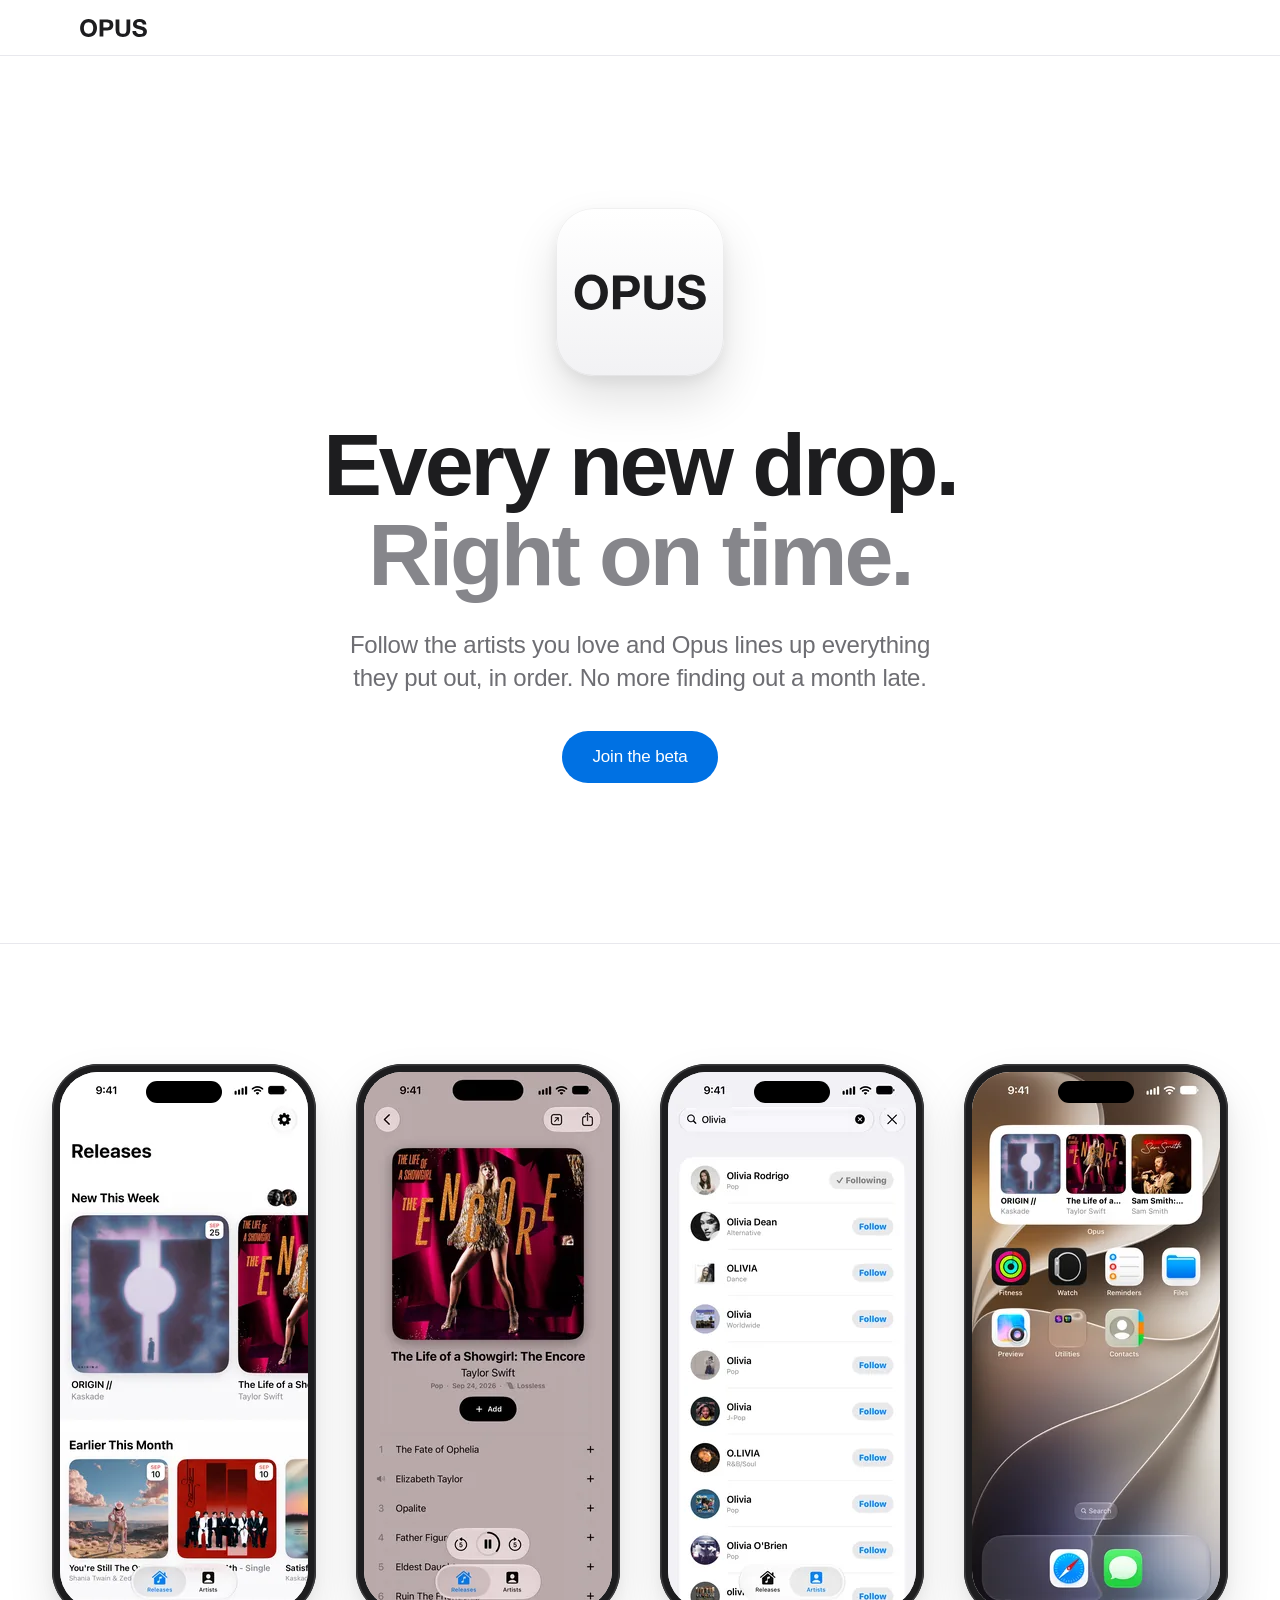
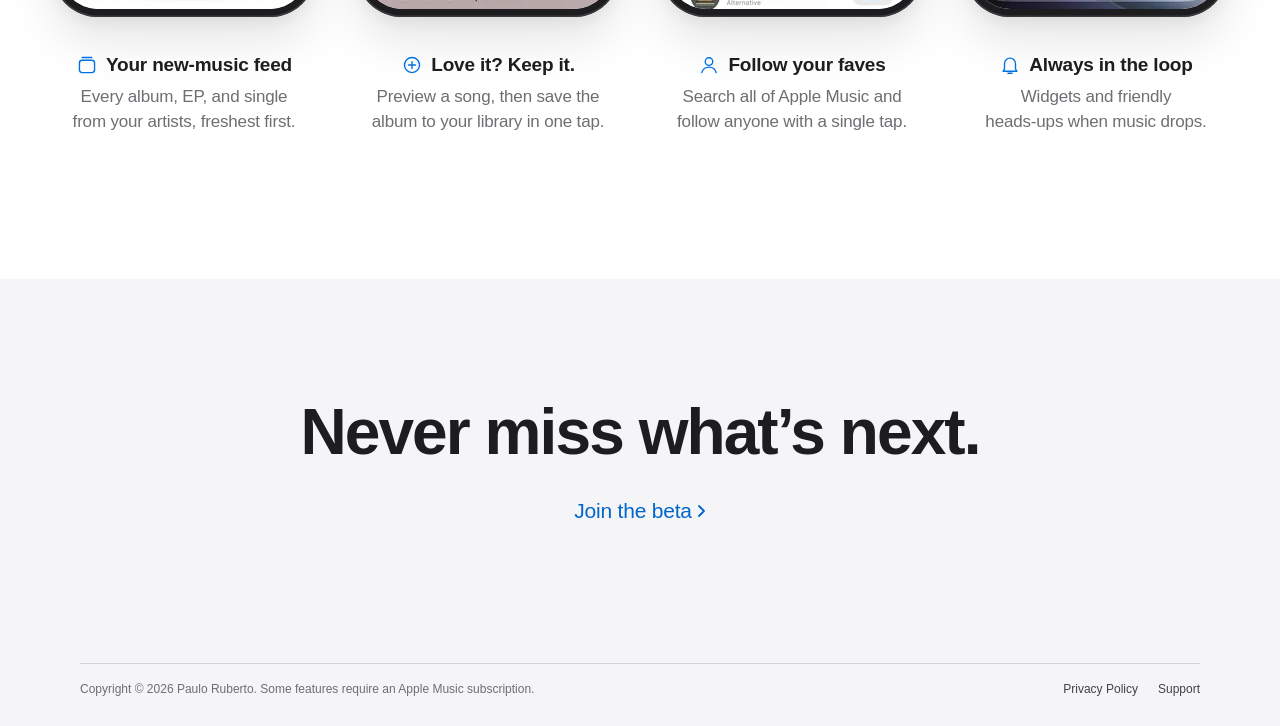
==== index.html @ 7d9cf9f1 "Add the Smart App Banner meta tag Safari shows the banner once Opus (app ID 1449888309) is live on t" ====
<!doctype html>
<html lang="en">
<head>
<meta charset="utf-8">
<meta name="viewport" content="width=device-width, initial-scale=1">
<meta name="color-scheme" content="light">
<meta name="theme-color" content="#FFFFFF">
<meta name="apple-itunes-app" content="app-id=1449888309">
<title>Opus — Every new drop, right on time</title>
<meta name="description" content="Follow the artists you love on Apple Music and see everything they release, in order. Join the Opus beta on TestFlight.">

<link rel="canonical" href="https://opusapp.ca/">
<meta property="og:type" content="website">
<meta property="og:url" content="https://opusapp.ca/">
<meta property="og:site_name" content="Opus">
<meta property="og:title" content="Opus — Every new drop, right on time">
<meta property="og:description" content="Follow the artists you love on Apple Music and see everything they release, in order. Join the Opus beta on TestFlight.">
<meta property="og:image" content="https://opusapp.ca/images/og.png">
<meta property="og:image:width" content="1200">
<meta property="og:image:height" content="630">
<meta property="og:image:alt" content="The Opus app icon above the headline: Every new drop. Right on time.">
<meta name="twitter:card" content="summary_large_image">
<meta name="twitter:title" content="Opus — Every new drop, right on time">
<meta name="twitter:description" content="Follow the artists you love on Apple Music and see everything they release, in order. Join the Opus beta on TestFlight.">
<meta name="twitter:image" content="https://opusapp.ca/images/og.png">

<link rel="icon" href="favicon.ico" sizes="32x32">
<link rel="icon" href="favicon.svg" type="image/svg+xml">
<link rel="apple-touch-icon" href="apple-touch-icon.png">
<link rel="stylesheet" href="styles.css">
<script src="main.js" defer></script>
</head>
<body>

<header class="site-nav wrap">
  <a class="wordmark" href="#top" aria-label="Opus home">
    <svg viewBox="0 0 2773 747" aria-hidden="true"><path fill="currentColor" d="M157.00 377.00Q157.00 330.00 167.50 286.00Q178.00 242.00 201.00 207.50Q224.00 173.00 261.00 152.50Q298.00 132.00 351.00 132.00Q404.00 132.00 441.00 152.50Q478.00 173.00 501.00 207.50Q524.00 242.00 534.50 286.00Q545.00 330.00 545.00 377.00Q545.00 422.00 534.50 464.50Q524.00 507.00 501.00 541.00Q478.00 575.00 441.00 595.50Q404.00 616.00 351.00 616.00Q298.00 616.00 261.00 595.50Q224.00 575.00 201.00 541.00Q178.00 507.00 167.50 464.50Q157.00 422.00 157.00 377.00ZM0.00 377.00Q0.00 455.00 24.00 522.50Q48.00 590.00 93.00 640.00Q138.00 690.00 203.50 718.50Q269.00 747.00 351.00 747.00Q434.00 747.00 499.00 718.50Q564.00 690.00 609.00 640.00Q654.00 590.00 678.00 522.50Q702.00 455.00 702.00 377.00Q702.00 297.00 678.00 228.50Q654.00 160.00 609.00 109.00Q564.00 58.00 499.00 29.00Q434.00 0.00 351.00 0.00Q269.00 0.00 203.50 29.00Q138.00 58.00 93.00 109.00Q48.00 160.00 24.00 228.50Q0.00 297.00 0.00 377.00ZM966.00 353.00V139.00H1088.00Q1115.00 139.00 1140.00 143.00Q1165.00 147.00 1184.00 158.50Q1203.00 170.00 1214.50 191.00Q1226.00 212.00 1226.00 246.00Q1226.00 280.00 1214.50 301.00Q1203.00 322.00 1184.00 333.50Q1165.00 345.00 1140.00 349.00Q1115.00 353.00 1088.00 353.00ZM809.00 17.00V731.00H966.00V475.00H1131.00Q1198.00 475.00 1245.00 455.50Q1292.00 436.00 1321.50 404.00Q1351.00 372.00 1364.50 330.50Q1378.00 289.00 1378.00 246.00Q1378.00 202.00 1364.50 161.00Q1351.00 120.00 1321.50 88.00Q1292.00 56.00 1245.00 36.50Q1198.00 17.00 1131.00 17.00ZM2082.00 461.00V17.00H1925.00V461.00Q1925.00 541.00 1893.00 578.50Q1861.00 616.00 1777.00 616.00Q1729.00 616.00 1700.50 602.50Q1672.00 589.00 1656.00 567.50Q1640.00 546.00 1635.00 518.00Q1630.00 490.00 1630.00 461.00V17.00H1473.00V461.00Q1473.00 607.00 1552.50 677.00Q1632.00 747.00 1777.00 747.00Q1920.00 747.00 2001.00 676.50Q2082.00 606.00 2082.00 461.00ZM2324.00 494.00H2172.00Q2171.00 560.00 2196.00 608.00Q2221.00 656.00 2263.50 687.00Q2306.00 718.00 2361.50 732.50Q2417.00 747.00 2476.00 747.00Q2549.00 747.00 2604.50 730.00Q2660.00 713.00 2697.50 682.50Q2735.00 652.00 2754.00 610.00Q2773.00 568.00 2773.00 519.00Q2773.00 459.00 2747.50 420.50Q2722.00 382.00 2687.00 359.00Q2652.00 336.00 2616.50 325.50Q2581.00 315.00 2561.00 311.00Q2494.00 294.00 2452.50 283.00Q2411.00 272.00 2387.50 261.00Q2364.00 250.00 2356.00 237.00Q2348.00 224.00 2348.00 203.00Q2348.00 180.00 2358.00 165.00Q2368.00 150.00 2383.50 140.00Q2399.00 130.00 2418.00 126.00Q2437.00 122.00 2456.00 122.00Q2485.00 122.00 2509.50 127.00Q2534.00 132.00 2553.00 144.00Q2572.00 156.00 2583.50 177.00Q2595.00 198.00 2597.00 230.00H2749.00Q2749.00 168.00 2725.50 124.50Q2702.00 81.00 2662.00 53.00Q2622.00 25.00 2570.50 12.50Q2519.00 0.00 2463.00 0.00Q2415.00 0.00 2367.00 13.00Q2319.00 26.00 2281.00 53.00Q2243.00 80.00 2219.50 120.50Q2196.00 161.00 2196.00 216.00Q2196.00 265.00 2214.50 299.50Q2233.00 334.00 2263.00 357.00Q2293.00 380.00 2331.00 394.50Q2369.00 409.00 2409.00 419.00Q2448.00 430.00 2486.00 439.00Q2524.00 448.00 2554.00 460.00Q2584.00 472.00 2602.50 490.00Q2621.00 508.00 2621.00 537.00Q2621.00 564.00 2607.00 581.50Q2593.00 599.00 2572.00 609.00Q2551.00 619.00 2527.00 622.50Q2503.00 626.00 2482.00 626.00Q2451.00 626.00 2422.00 618.50Q2393.00 611.00 2371.50 595.50Q2350.00 580.00 2337.00 555.00Q2324.00 530.00 2324.00 494.00Z"/></svg>
  </a>
</header>

<main>
  <section id="top" class="hero wrap" aria-labelledby="hero-title">
    <div class="app-icon">
      <svg viewBox="0 0 1024 1024" role="img" aria-label="Opus app icon"><path fill="currentColor" d="M159.24 514.63Q159.24 501.08 162.26 488.41Q165.29 475.73 171.92 465.79Q178.54 455.85 189.20 449.94Q199.86 444.03 215.14 444.03Q230.41 444.03 241.07 449.94Q251.73 455.85 258.36 465.79Q264.98 475.73 268.01 488.41Q271.03 501.08 271.03 514.63Q271.03 527.59 268.01 539.84Q264.98 552.08 258.36 561.88Q251.73 571.68 241.07 577.58Q230.41 583.49 215.14 583.49Q199.86 583.49 189.20 577.58Q178.54 571.68 171.92 561.88Q165.29 552.08 162.26 539.84Q159.24 527.59 159.24 514.63ZM114.00 514.63Q114.00 537.10 120.92 556.55Q127.83 576.00 140.80 590.41Q153.76 604.81 172.64 613.03Q191.51 621.24 215.14 621.24Q239.05 621.24 257.78 613.03Q276.51 604.81 289.47 590.41Q302.44 576.00 309.36 556.55Q316.27 537.10 316.27 514.63Q316.27 491.58 309.36 471.84Q302.44 452.10 289.47 437.41Q276.51 422.71 257.78 414.36Q239.05 406.00 215.14 406.00Q191.51 406.00 172.64 414.36Q153.76 422.71 140.80 437.41Q127.83 452.10 120.92 471.84Q114.00 491.58 114.00 514.63ZM392.34 507.71V446.05H427.49Q435.27 446.05 442.47 447.20Q449.68 448.36 455.15 451.67Q460.63 454.98 463.94 461.03Q467.25 467.08 467.25 476.88Q467.25 486.68 463.94 492.73Q460.63 498.78 455.15 502.09Q449.68 505.41 442.47 506.56Q435.27 507.71 427.49 507.71ZM347.10 410.90V616.63H392.34V542.86H439.88Q459.19 542.86 472.73 537.25Q486.27 531.63 494.77 522.41Q503.27 513.19 507.16 501.23Q511.05 489.27 511.05 476.88Q511.05 464.20 507.16 452.39Q503.27 440.58 494.77 431.36Q486.27 422.14 472.73 416.52Q459.19 410.90 439.88 410.90ZM713.90 538.83V410.90H668.66V538.83Q668.66 561.88 659.44 572.69Q650.22 583.49 626.02 583.49Q612.19 583.49 603.97 579.60Q595.76 575.71 591.15 569.52Q586.54 563.32 585.10 555.25Q583.66 547.19 583.66 538.83V410.90H538.42V538.83Q538.42 580.90 561.33 601.07Q584.24 621.24 626.02 621.24Q667.22 621.24 690.56 600.92Q713.90 580.61 713.90 538.83ZM783.63 548.34H739.83Q739.54 567.36 746.75 581.19Q753.95 595.02 766.19 603.95Q778.44 612.88 794.43 617.06Q810.42 621.24 827.42 621.24Q848.46 621.24 864.45 616.34Q880.44 611.44 891.25 602.65Q902.05 593.86 907.53 581.76Q913.00 569.66 913.00 555.54Q913.00 538.25 905.65 527.16Q898.31 516.07 888.22 509.44Q878.14 502.81 867.91 499.79Q857.68 496.76 851.92 495.61Q832.61 490.71 820.65 487.54Q808.69 484.37 801.92 481.20Q795.15 478.03 792.85 474.29Q790.54 470.54 790.54 464.49Q790.54 457.86 793.42 453.54Q796.31 449.22 800.77 446.34Q805.24 443.46 810.71 442.31Q816.19 441.15 821.66 441.15Q830.02 441.15 837.08 442.59Q844.14 444.03 849.61 447.49Q855.08 450.95 858.40 457.00Q861.71 463.05 862.29 472.27H906.08Q906.08 454.41 899.31 441.87Q892.54 429.34 881.02 421.27Q869.49 413.20 854.65 409.60Q839.81 406.00 823.68 406.00Q809.85 406.00 796.02 409.75Q782.19 413.49 771.24 421.27Q760.29 429.05 753.52 440.72Q746.75 452.39 746.75 468.24Q746.75 482.36 752.08 492.30Q757.41 502.24 766.05 508.86Q774.69 515.49 785.64 519.67Q796.59 523.85 808.12 526.73Q819.36 529.90 830.31 532.49Q841.25 535.08 849.90 538.54Q858.54 542.00 863.87 547.19Q869.20 552.37 869.20 560.73Q869.20 568.51 865.17 573.55Q861.14 578.59 855.08 581.47Q849.03 584.36 842.12 585.36Q835.20 586.37 829.15 586.37Q820.22 586.37 811.86 584.21Q803.51 582.05 797.31 577.58Q791.12 573.12 787.37 565.92Q783.63 558.71 783.63 548.34Z"/></svg>
    </div>
    <div class="hero-copy">
      <h1 id="hero-title">Every new drop.<br><span>Right on time.</span></h1>
      <p class="hero-sub">Follow the artists you love and Opus lines up everything they put out, in order. No more finding out a month late.</p>
      <a class="button" href="https://testflight.apple.com/join/Wt34oFbD">Join the beta</a>
    </div>
  </section>

  <section class="features" aria-labelledby="features-title">
    <h2 id="features-title" class="visually-hidden">Features</h2>
    <ul class="features-list" role="list">
      <li class="feature">
        <div class="device">
          <div class="screen screen--island">
            <picture>
              <source type="image/webp" srcset="images/releases-248.webp 1x, images/releases-496.webp 2x">
              <img src="images/releases-248.jpg" srcset="images/releases-248.jpg 1x, images/releases-496.jpg 2x" width="248" height="539" decoding="async" alt="The Opus Releases screen, showing New This Week and Earlier This Month">
            </picture>
          </div>
        </div>
        <div class="feature-text">
          <div class="feature-title">
            <svg viewBox="0 0 32 32" fill="none" stroke="currentColor" stroke-width="2" stroke-linecap="round" aria-hidden="true"><rect x="5" y="9" width="22" height="18" rx="4"/><path d="M9 5h14"/></svg>
            <h3>Your new-music feed</h3>
          </div>
          <p>Every album, EP, and single from your artists, freshest first.</p>
        </div>
      </li>
      <li class="feature">
        <div class="device">
          <!-- album.png has its own Dynamic Island baked in, so no overlay pill here. -->
          <div class="screen">
            <picture>
              <source type="image/webp" srcset="images/album-248.webp 1x, images/album-496.webp 2x">
              <img src="images/album-248.jpg" srcset="images/album-248.jpg 1x, images/album-496.jpg 2x" width="248" height="539" loading="lazy" decoding="async" alt="An album page with an Add button and a track preview playing">
            </picture>
          </div>
        </div>
        <div class="feature-text">
          <div class="feature-title">
            <svg viewBox="0 0 32 32" fill="none" stroke="currentColor" stroke-width="2" stroke-linecap="round" aria-hidden="true"><circle cx="16" cy="16" r="11"/><path d="M16 11v10M11 16h10"/></svg>
            <h3>Love it? Keep it.</h3>
          </div>
          <p>Preview a song, then save the album to your library in one tap.</p>
        </div>
      </li>
      <li class="feature">
        <div class="device">
          <div class="screen screen--island">
            <picture>
              <source type="image/webp" srcset="images/search-248.webp 1x, images/search-496.webp 2x">
              <img src="images/search-248.jpg" srcset="images/search-248.jpg 1x, images/search-496.jpg 2x" width="248" height="539" loading="lazy" decoding="async" alt="Searching Apple Music for artists, with Follow buttons beside each result">
            </picture>
          </div>
        </div>
        <div class="feature-text">
          <div class="feature-title">
            <svg viewBox="0 0 32 32" fill="none" stroke="currentColor" stroke-width="2" stroke-linecap="round" aria-hidden="true"><circle cx="16" cy="11" r="5.5"/><path d="M5.5 27c1.4-5 5.4-8 10.5-8s9.1 3 10.5 8"/></svg>
            <h3>Follow your faves</h3>
          </div>
          <p>Search all of Apple Music and follow anyone with a single tap.</p>
        </div>
      </li>
      <li class="feature">
        <div class="device">
          <div class="screen screen--island">
            <picture>
              <source type="image/webp" srcset="images/widget-248.webp 1x, images/widget-496.webp 2x">
              <img src="images/widget-248.jpg" srcset="images/widget-248.jpg 1x, images/widget-496.jpg 2x" width="248" height="539" loading="lazy" decoding="async" alt="The Opus widget on the Home Screen showing the three latest releases">
            </picture>
          </div>
        </div>
        <div class="feature-text">
          <div class="feature-title">
            <svg viewBox="0 0 32 32" fill="none" stroke="currentColor" stroke-width="2" stroke-linecap="round" stroke-linejoin="round" aria-hidden="true"><path d="M8 22V14a8 8 0 0 1 16 0v8l2 3H6z"/><path d="M13 28h6"/></svg>
            <h3>Always in the loop</h3>
          </div>
          <p>Widgets and friendly <span class="nowrap">heads-ups</span> when music drops.</p>
        </div>
      </li>
    </ul>
    <div class="dots" aria-hidden="true">
      <span class="dot is-active"></span><span class="dot"></span><span class="dot"></span><span class="dot"></span>
    </div>
  </section>

  <section class="closing wrap" aria-labelledby="closing-title">
    <h2 id="closing-title">Never miss what’s next.</h2>
    <a class="text-link" href="https://testflight.apple.com/join/Wt34oFbD">Join the beta<svg width="10" height="16" viewBox="0 0 10 16" fill="none" stroke="currentColor" stroke-width="1.8" stroke-linecap="round" stroke-linejoin="round" aria-hidden="true"><path d="M3 3l5 5-5 5"/></svg></a>
  </section>
</main>

<footer class="site-footer wrap">
  <div class="footer-inner">
    <nav class="footer-links" aria-label="Footer">
      <a href="privacy">Privacy Policy</a>
      <a href="support">Support</a>
    </nav>
    <p>Copyright © 2026 Paulo Ruberto. Some features require an Apple Music subscription.</p>
  </div>
</footer>

</body>
</html>
---- styles.css ----
/* Opus marketing site
   Phone styles are the base; tablet and desktop layer on at 800px and 1200px. */

:root {
  --bg: #FFFFFF;
  --bg-alt: #F5F5F7;
  --text: #1D1D1F;
  --text-2: #6E6E73;
  --text-3: #86868B;
  --hairline: #E8E8ED;
  --footer-rule: #D2D2D7;
  --footer-link: #424245;
  --accent: #0071E3;
  --accent-hover: #0077ED;
  /* Text links on --bg-alt: --accent only reaches 4.3:1 there, this reaches 5.1:1. */
  --link: #0066CC;
  --link-hover: #004C99;
  --bezel: #1D1D1F;
  --bezel-ring: #3A3A3C;
  --dot-off: #D2D2D7;
  --dot-on: #1D1D1F;

  --content: 1120px;
  --gutter: 24px;

  color-scheme: light;
}

*,
*::before,
*::after {
  box-sizing: border-box;
}

html {
  -webkit-text-size-adjust: 100%;
  text-size-adjust: 100%;
}

body {
  margin: 0;
  background: var(--bg);
  color: var(--text);
  font-family: -apple-system, BlinkMacSystemFont, "SF Pro Display", "SF Pro Text",
               "Helvetica Neue", Helvetica, sans-serif;
  -webkit-font-smoothing: antialiased;
  -moz-osx-font-smoothing: grayscale;
}

h1, h2, h3, p {
  margin: 0;
}

img,
svg {
  display: block;
}

a {
  color: inherit;
  text-decoration: none;
}

:focus-visible {
  outline: 2px solid var(--accent);
  outline-offset: 3px;
}

.nowrap {
  white-space: nowrap;
}

.visually-hidden {
  position: absolute;
  width: 1px;
  height: 1px;
  margin: -1px;
  padding: 0;
  overflow: hidden;
  clip: rect(0 0 0 0);
  white-space: nowrap;
  border: 0;
}

/* Centres content at up to 1120px, with side gutters on narrow screens. */
.wrap {
  padding-inline: max(var(--gutter), calc((100% - var(--content)) / 2));
}

/* ---------- Nav ---------- */

.site-nav {
  height: 52px;
  display: flex;
  align-items: center;
  border-bottom: 1px solid var(--hairline);
}

.wordmark {
  display: flex;
  align-items: center;
  color: var(--text);
  border-radius: 4px;
}

.wordmark svg {
  width: 60px;
  height: 16px;
}

/* ---------- Hero ---------- */

.hero {
  padding-block: 72px 80px;
  display: flex;
  flex-direction: column;
  align-items: center;
  gap: 36px;
  text-align: center;
}

.app-icon {
  flex-shrink: 0;
  width: 112px;
  height: 112px;
  border-radius: 26px;
  background: linear-gradient(180deg, #FFFFFF, #F2F2F4);
  box-shadow:
    inset 0 0 0 1px rgba(0, 0, 0, .06),
    inset 0 1px 0 rgba(255, 255, 255, .9),
    0 18px 36px rgba(0, 0, 0, .12),
    0 4px 10px rgba(0, 0, 0, .06);
  color: var(--text);
}

.app-icon svg {
  width: 100%;
  height: 100%;
}

.hero-copy {
  display: flex;
  flex-direction: column;
  align-items: center;
  gap: 20px;
}

.hero h1 {
  /* 44px at 390px wide, scaling down so the first line stays whole at 320px. */
  font-size: min(44px, 11.25vw);
  line-height: 1.05;
  font-weight: 600;
  letter-spacing: -.03em;
}

.hero h1 span {
  color: var(--text-3);
}

.hero-sub {
  max-width: 620px;
  font-size: 19px;
  line-height: 1.42;
  color: var(--text-2);
  letter-spacing: -.01em;
  text-wrap: balance;
}

.button {
  margin-top: 8px;
  display: inline-flex;
  align-items: center;
  height: 50px;
  padding: 0 30px;
  border-radius: 25px;
  background: var(--accent);
  color: #FFFFFF;
  font-size: 17px;
  font-weight: 500;
  letter-spacing: -.01em;
}

.button:hover {
  background: var(--accent-hover);
}

/* ---------- Features ---------- */

.features {
  padding-block: 64px 56px;
  border-top: 1px solid var(--hairline);
}

/* Phone: a horizontal snap carousel, one feature per slide. */
.features-list {
  position: relative;
  margin: 0;
  padding: 8px 0 32px;
  list-style: none;
  display: flex;
  gap: 20px;
  overflow-x: auto;
  overscroll-behavior-x: contain;
  scroll-snap-type: x mandatory;
  scrollbar-width: none;
}

.features-list::-webkit-scrollbar {
  display: none;
}

/* The scroller is full bleed, so draw its focus ring inside the edges. */
.features-list:focus-visible {
  outline-offset: -2px;
}

/* Leading and trailing spacers let the first and last slides snap to the centre.
   Spacer + 20px gap = 50% - 132px (half a slide). Flex scrollers can drop end padding,
   so spacers are more reliable than padding-inline. */
.features-list::before,
.features-list::after {
  content: "";
  flex: 0 0 max(0px, calc(50% - 152px));
}

.feature {
  flex: 0 0 264px;
  scroll-snap-align: center;
  display: flex;
  flex-direction: column;
  align-items: center;
  gap: 20px;
  text-align: center;
}

.device {
  width: 264px;
  height: 553px;
  margin-bottom: 16px;
  padding: 8px;
  border-radius: 46px;
  background: var(--bezel);
  box-shadow:
    inset 0 0 0 1.5px var(--bezel-ring),
    0 24px 48px rgba(0, 0, 0, .10),
    0 6px 14px rgba(0, 0, 0, .05);
}

.screen {
  position: relative;
  width: 248px;
  height: 537px;
  border-radius: 38px;
  background: #FFFFFF;
  overflow: hidden;
}

.screen img {
  width: 100%;
  height: 100%;
  object-fit: cover;
  object-position: top;
}

/* Dynamic Island */
.screen--island::after {
  content: "";
  position: absolute;
  top: 9px;
  left: calc(50% - 38px);
  width: 76px;
  height: 22px;
  border-radius: 11px;
  background: #000000;
}

.feature-text {
  display: flex;
  flex-direction: column;
  align-items: center;
  gap: 8px;
}

.feature-title {
  display: flex;
  align-items: center;
  justify-content: center;
  gap: 8px;
}

.feature-title svg {
  flex-shrink: 0;
  width: 22px;
  height: 22px;
  color: var(--accent);
}

.feature h3 {
  font-size: 19px;
  line-height: 1.3;
  font-weight: 600;
  letter-spacing: -.01em;
}

.feature p {
  max-width: 264px;
  font-size: 17px;
  line-height: 1.47;
  color: var(--text-2);
  letter-spacing: -.01em;
  text-wrap: balance;
}

.dots {
  margin-top: 20px;
  display: flex;
  justify-content: center;
  gap: 8px;
}

.dot {
  width: 8px;
  height: 8px;
  border-radius: 4px;
  background: var(--dot-off);
}

.dot.is-active {
  background: var(--dot-on);
}

/* ---------- Closing ---------- */

.closing {
  padding-block: 88px;
  background: var(--bg-alt);
  display: flex;
  flex-direction: column;
  align-items: center;
  gap: 24px;
  text-align: center;
}

.closing h2 {
  max-width: 820px;
  font-size: 40px;
  line-height: 1.08;
  font-weight: 600;
  letter-spacing: -.03em;
  text-wrap: balance;
}

.text-link {
  display: inline-flex;
  align-items: center;
  gap: 4px;
  color: var(--link);
  font-size: 19px;
  font-weight: 400;
  letter-spacing: -.01em;
}

.text-link:hover {
  color: var(--link-hover);
  text-decoration: underline;
}

/* ---------- Footer ---------- */

.site-footer {
  padding-block: 16px 32px;
  background: var(--bg-alt);
  font-size: 12px;
  line-height: 1.5;
  color: var(--text-2);
}

.footer-inner {
  padding-top: 14px;
  border-top: 1px solid var(--footer-rule);
  display: flex;
  flex-direction: column;
  gap: 14px;
}

.footer-links {
  display: flex;
  flex-wrap: wrap;
  gap: 20px;
}

.footer-links a {
  color: var(--footer-link);
}

.footer-links a:hover {
  text-decoration: underline;
}

/* ---------- Text pages (privacy, support) ---------- */

.page {
  padding-block: 64px 96px;
}

.page-body {
  max-width: 680px;
  margin-inline: auto;
  font-size: 17px;
  line-height: 1.53;
  letter-spacing: -.01em;
}

.page h1 {
  font-size: 40px;
  line-height: 1.08;
  font-weight: 600;
  letter-spacing: -.03em;
}

.page .lede {
  margin-top: 12px;
  color: var(--text-2);
}

.page h2 {
  margin-top: 48px;
  font-size: 24px;
  line-height: 1.25;
  font-weight: 600;
  letter-spacing: -.015em;
}

.page p {
  margin-top: 16px;
}

.page .lede + p {
  margin-top: 32px;
}

.page ul {
  margin: 16px 0 0;
  padding-left: 1.25em;
}

.page li + li {
  margin-top: 8px;
}

.page-body a {
  color: var(--link);
  text-decoration: underline;
  text-underline-offset: 2px;
}

.page-body a:hover {
  color: var(--link-hover);
}

/* ---------- Tablet and desktop ---------- */

@media (min-width: 800px) {
  :root {
    --gutter: 40px;
  }

  .site-nav {
    height: 56px;
  }

  .wordmark svg {
    width: 67px;
    height: 18px;
  }

  .hero {
    padding-block: 152px 160px;
    gap: 44px;
  }

  .app-icon {
    width: 168px;
    height: 168px;
    border-radius: 38px;
    box-shadow:
      inset 0 0 0 1px rgba(0, 0, 0, .06),
      inset 0 1px 0 rgba(255, 255, 255, .9),
      0 24px 48px rgba(0, 0, 0, .12),
      0 6px 14px rgba(0, 0, 0, .06);
  }

  .hero-copy {
    gap: 28px;
  }

  .hero h1 {
    font-size: clamp(60px, 7.2vw, 88px);
    line-height: 1.02;
    letter-spacing: -.035em;
  }

  .hero-sub {
    font-size: 24px;
    line-height: 1.4;
  }

  .button {
    height: 52px;
    border-radius: 26px;
  }

  /* Tablet: 2 × 2 grid. The 24px floor lets four 264px columns fit from 1200px up. */
  .features {
    padding: 120px max(24px, calc((100% - 1184px) / 2)) 144px;
  }

  .features-list {
    padding: 0;
    display: grid;
    grid-template-columns: repeat(2, 264px);
    justify-content: center;
    column-gap: 64px;
    row-gap: 80px;
    overflow: visible;
  }

  .features-list::before,
  .features-list::after {
    content: none;
  }

  .dots {
    display: none;
  }

  .closing {
    padding-block: 120px;
    gap: 32px;
  }

  .closing h2 {
    font-size: clamp(48px, 5.4vw, 64px);
    line-height: 1.05;
  }

  .text-link {
    font-size: 21px;
  }

  .site-footer {
    padding-block: 20px 28px;
  }

  .footer-inner {
    padding-top: 16px;
    flex-direction: row-reverse;
    justify-content: space-between;
    align-items: center;
    gap: 40px;
  }

  .footer-links {
    flex-wrap: nowrap;
    flex-shrink: 0;
  }

  .page {
    padding-block: 120px 144px;
  }

  .page h1 {
    font-size: 56px;
    line-height: 1.05;
  }
}

@media (min-width: 1200px) {
  .features-list {
    grid-template-columns: repeat(4, minmax(0, 1fr));
    justify-items: center;
    column-gap: 32px;
  }
}

/* ---------- Motion ---------- */

@media (prefers-reduced-motion: no-preference) {
  html {
    scroll-behavior: smooth;
  }

  .button,
  .dot {
    transition: background-color .2s ease;
  }
}
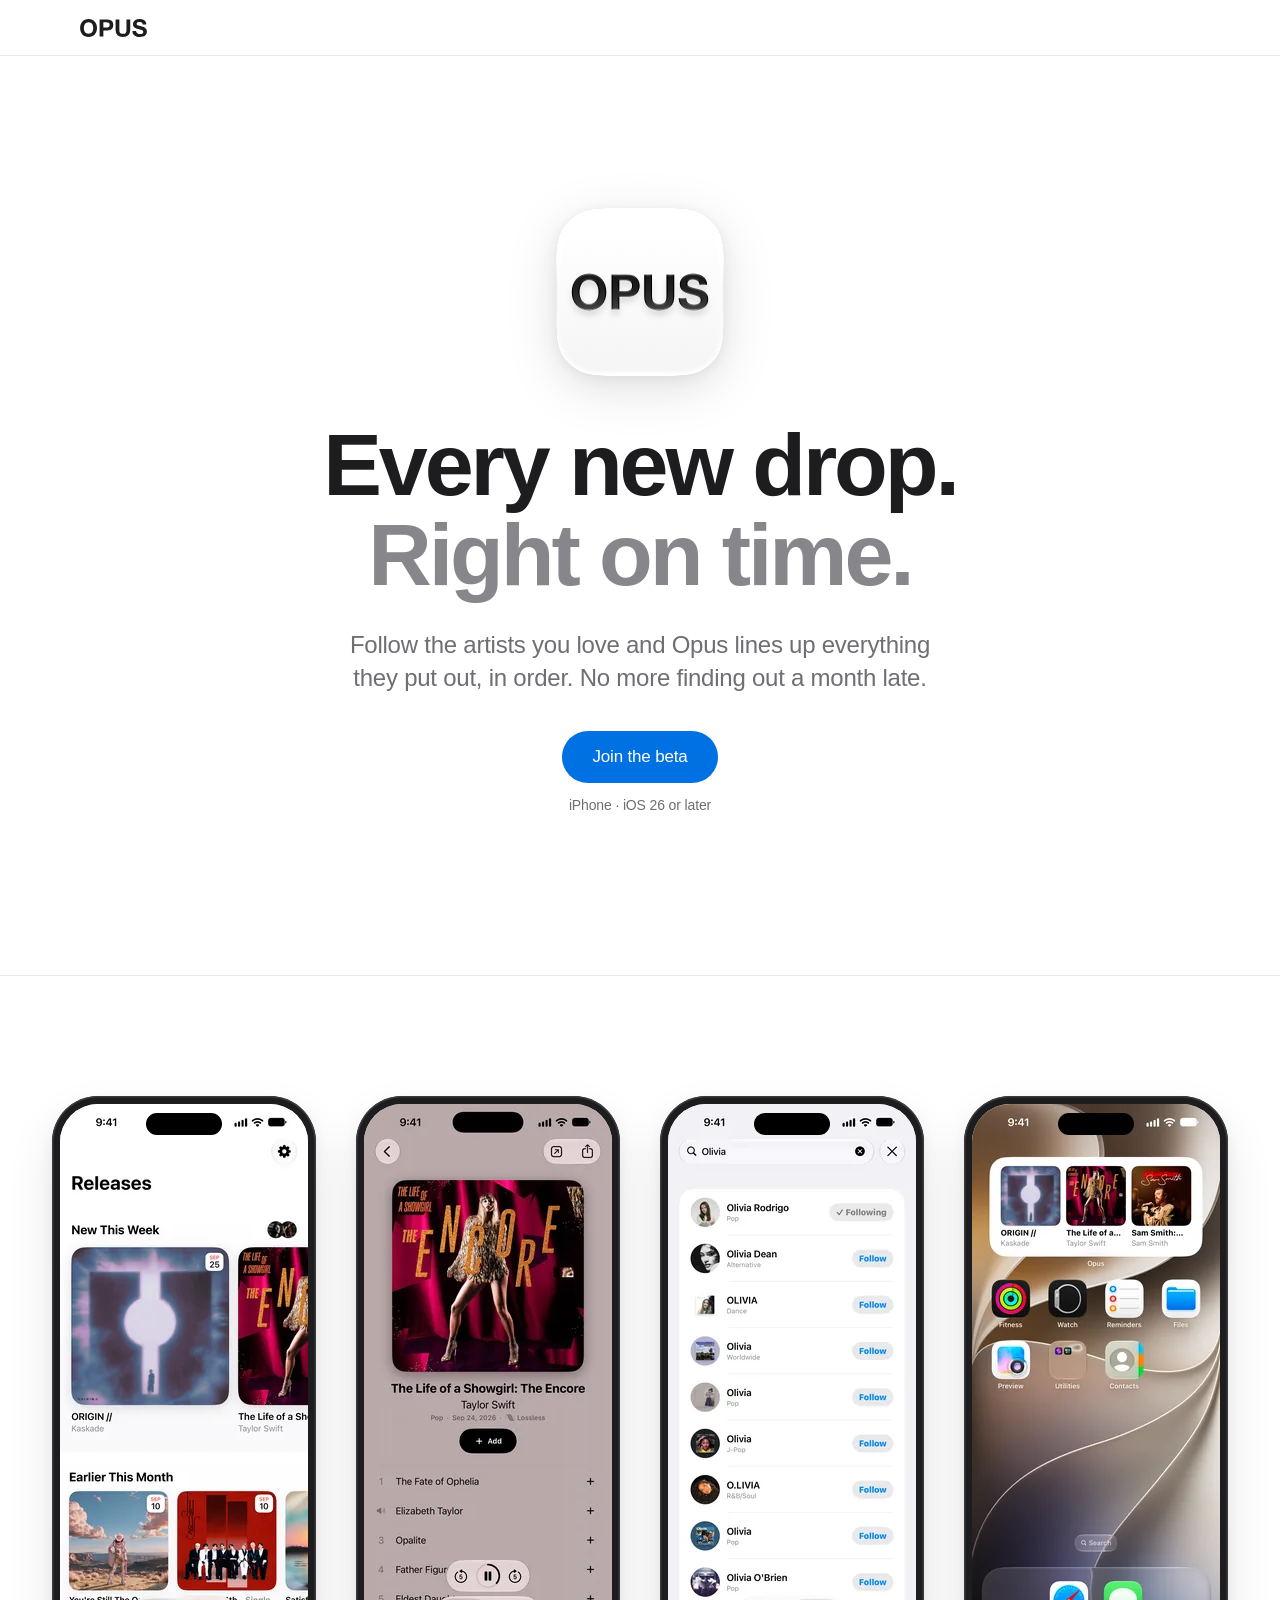
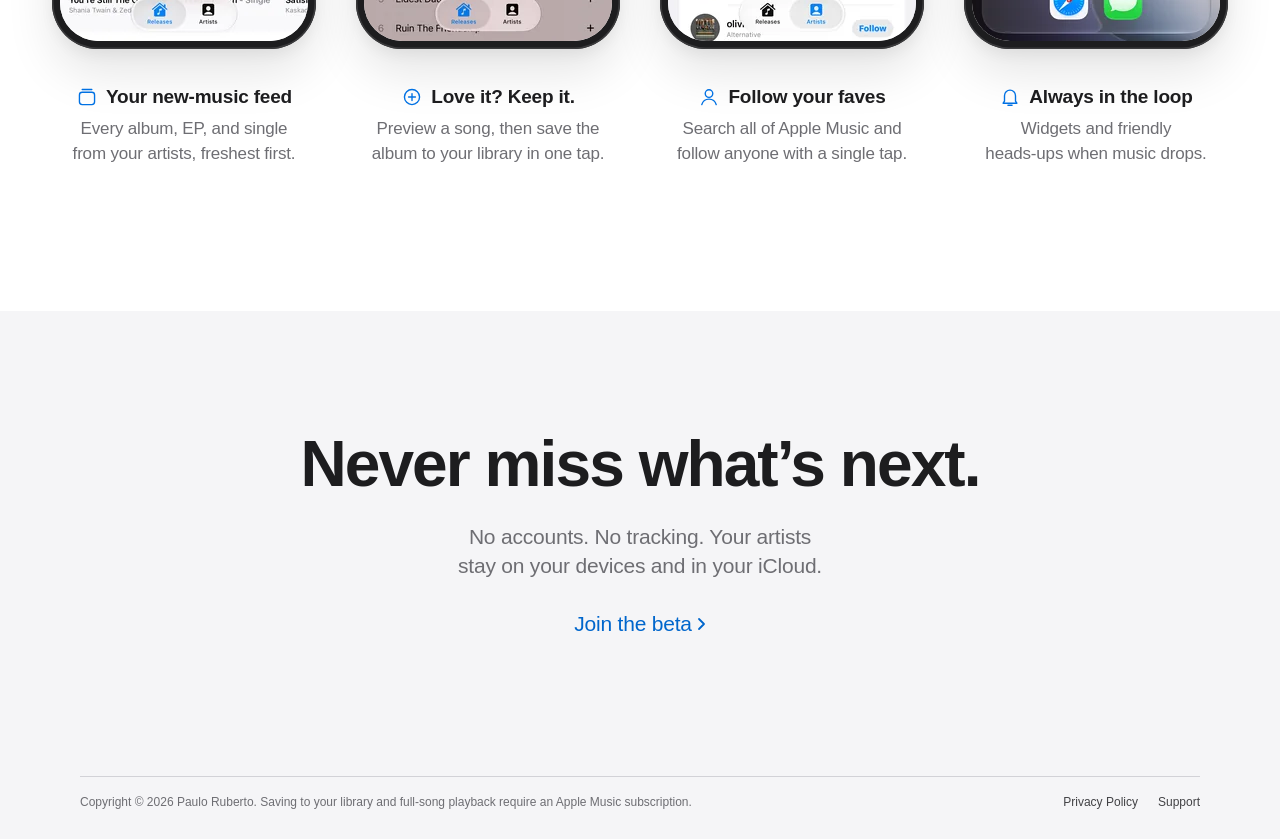
==== commit 829b70f8: "Use the real app icon Render the icon from the app's Icon Composer file with ictool and use it for t" ====
--- a/index.html
+++ b/index.html
@@ -40,13 +40,20 @@
 
 <main>
   <section id="top" class="hero wrap" aria-labelledby="hero-title">
-    <div class="app-icon">
-      <svg viewBox="0 0 1024 1024" role="img" aria-label="Opus app icon"><path fill="currentColor" d="M159.24 514.63Q159.24 501.08 162.26 488.41Q165.29 475.73 171.92 465.79Q178.54 455.85 189.20 449.94Q199.86 444.03 215.14 444.03Q230.41 444.03 241.07 449.94Q251.73 455.85 258.36 465.79Q264.98 475.73 268.01 488.41Q271.03 501.08 271.03 514.63Q271.03 527.59 268.01 539.84Q264.98 552.08 258.36 561.88Q251.73 571.68 241.07 577.58Q230.41 583.49 215.14 583.49Q199.86 583.49 189.20 577.58Q178.54 571.68 171.92 561.88Q165.29 552.08 162.26 539.84Q159.24 527.59 159.24 514.63ZM114.00 514.63Q114.00 537.10 120.92 556.55Q127.83 576.00 140.80 590.41Q153.76 604.81 172.64 613.03Q191.51 621.24 215.14 621.24Q239.05 621.24 257.78 613.03Q276.51 604.81 289.47 590.41Q302.44 576.00 309.36 556.55Q316.27 537.10 316.27 514.63Q316.27 491.58 309.36 471.84Q302.44 452.10 289.47 437.41Q276.51 422.71 257.78 414.36Q239.05 406.00 215.14 406.00Q191.51 406.00 172.64 414.36Q153.76 422.71 140.80 437.41Q127.83 452.10 120.92 471.84Q114.00 491.58 114.00 514.63ZM392.34 507.71V446.05H427.49Q435.27 446.05 442.47 447.20Q449.68 448.36 455.15 451.67Q460.63 454.98 463.94 461.03Q467.25 467.08 467.25 476.88Q467.25 486.68 463.94 492.73Q460.63 498.78 455.15 502.09Q449.68 505.41 442.47 506.56Q435.27 507.71 427.49 507.71ZM347.10 410.90V616.63H392.34V542.86H439.88Q459.19 542.86 472.73 537.25Q486.27 531.63 494.77 522.41Q503.27 513.19 507.16 501.23Q511.05 489.27 511.05 476.88Q511.05 464.20 507.16 452.39Q503.27 440.58 494.77 431.36Q486.27 422.14 472.73 416.52Q459.19 410.90 439.88 410.90ZM713.90 538.83V410.90H668.66V538.83Q668.66 561.88 659.44 572.69Q650.22 583.49 626.02 583.49Q612.19 583.49 603.97 579.60Q595.76 575.71 591.15 569.52Q586.54 563.32 585.10 555.25Q583.66 547.19 583.66 538.83V410.90H538.42V538.83Q538.42 580.90 561.33 601.07Q584.24 621.24 626.02 621.24Q667.22 621.24 690.56 600.92Q713.90 580.61 713.90 538.83ZM783.63 548.34H739.83Q739.54 567.36 746.75 581.19Q753.95 595.02 766.19 603.95Q778.44 612.88 794.43 617.06Q810.42 621.24 827.42 621.24Q848.46 621.24 864.45 616.34Q880.44 611.44 891.25 602.65Q902.05 593.86 907.53 581.76Q913.00 569.66 913.00 555.54Q913.00 538.25 905.65 527.16Q898.31 516.07 888.22 509.44Q878.14 502.81 867.91 499.79Q857.68 496.76 851.92 495.61Q832.61 490.71 820.65 487.54Q808.69 484.37 801.92 481.20Q795.15 478.03 792.85 474.29Q790.54 470.54 790.54 464.49Q790.54 457.86 793.42 453.54Q796.31 449.22 800.77 446.34Q805.24 443.46 810.71 442.31Q816.19 441.15 821.66 441.15Q830.02 441.15 837.08 442.59Q844.14 444.03 849.61 447.49Q855.08 450.95 858.40 457.00Q861.71 463.05 862.29 472.27H906.08Q906.08 454.41 899.31 441.87Q892.54 429.34 881.02 421.27Q869.49 413.20 854.65 409.60Q839.81 406.00 823.68 406.00Q809.85 406.00 796.02 409.75Q782.19 413.49 771.24 421.27Q760.29 429.05 753.52 440.72Q746.75 452.39 746.75 468.24Q746.75 482.36 752.08 492.30Q757.41 502.24 766.05 508.86Q774.69 515.49 785.64 519.67Q796.59 523.85 808.12 526.73Q819.36 529.90 830.31 532.49Q841.25 535.08 849.90 538.54Q858.54 542.00 863.87 547.19Q869.20 552.37 869.20 560.73Q869.20 568.51 865.17 573.55Q861.14 578.59 855.08 581.47Q849.03 584.36 842.12 585.36Q835.20 586.37 829.15 586.37Q820.22 586.37 811.86 584.21Q803.51 582.05 797.31 577.58Q791.12 573.12 787.37 565.92Q783.63 558.71 783.63 548.34Z"/></svg>
-    </div>
+    <!-- Rendered from the app's Icon Composer file with ictool, so it matches the Home Screen in each appearance. -->
+    <picture class="app-icon">
+      <source type="image/webp" media="(prefers-color-scheme: dark)" srcset="images/icon-dark-168.webp 1x, images/icon-dark-336.webp 2x">
+      <source media="(prefers-color-scheme: dark)" srcset="images/icon-dark-168.png 1x, images/icon-dark-336.png 2x">
+      <source type="image/webp" srcset="images/icon-light-168.webp 1x, images/icon-light-336.webp 2x">
+      <img src="images/icon-light-168.png" srcset="images/icon-light-168.png 1x, images/icon-light-336.png 2x" width="168" height="168" alt="Opus app icon">
+    </picture>
     <div class="hero-copy">
       <h1 id="hero-title">Every new drop.<br><span>Right on time.</span></h1>
       <p class="hero-sub">Follow the artists you love and Opus lines up everything they put out, in order. No more finding out a month late.</p>
-      <a class="button" href="https://testflight.apple.com/join/Wt34oFbD">Join the beta</a>
+      <div class="hero-cta">
+        <a class="button" href="https://testflight.apple.com/join/Wt34oFbD">Join the beta</a>
+        <p class="hero-note">iPhone · iOS 26 or later</p>
+      </div>
     </div>
   </section>
 
@@ -130,6 +137,7 @@
 
   <section class="closing wrap" aria-labelledby="closing-title">
     <h2 id="closing-title">Never miss what’s next.</h2>
+    <p class="closing-sub">No accounts. No tracking. Your artists stay on your devices and in your iCloud.</p>
     <a class="text-link" href="https://testflight.apple.com/join/Wt34oFbD">Join the beta<svg width="10" height="16" viewBox="0 0 10 16" fill="none" stroke="currentColor" stroke-width="1.8" stroke-linecap="round" stroke-linejoin="round" aria-hidden="true"><path d="M3 3l5 5-5 5"/></svg></a>
   </section>
 </main>
@@ -140,7 +148,7 @@
       <a href="privacy">Privacy Policy</a>
       <a href="support">Support</a>
     </nav>
-    <p>Copyright © 2026 Paulo Ruberto. Some features require an Apple Music subscription.</p>
+    <p>Copyright © 2026 Paulo Ruberto. Saving to your library and full-song playback require an Apple Music subscription.</p>
   </div>
 </footer>
 
--- a/styles.css
+++ b/styles.css
@@ -121,21 +121,20 @@
 
 .app-icon {
   flex-shrink: 0;
+  display: block;
   width: 112px;
   height: 112px;
-  border-radius: 26px;
-  background: linear-gradient(180deg, #FFFFFF, #F2F2F4);
-  box-shadow:
-    inset 0 0 0 1px rgba(0, 0, 0, .06),
-    inset 0 1px 0 rgba(255, 255, 255, .9),
-    0 18px 36px rgba(0, 0, 0, .12),
-    0 4px 10px rgba(0, 0, 0, .06);
-  color: var(--text);
-}
-
-.app-icon svg {
+}
+
+/* The light icon is white to its edge, so the shadows (which follow the icon's
+   rounded shape) and a faint outline separate it from the page. */
+.app-icon img {
   width: 100%;
   height: 100%;
+  filter:
+    drop-shadow(0 0 .5px rgba(0, 0, 0, .18))
+    drop-shadow(0 2px 5px rgba(0, 0, 0, .06))
+    drop-shadow(0 9px 18px rgba(0, 0, 0, .12));
 }
 
 .hero-copy {
@@ -166,8 +165,16 @@
   text-wrap: balance;
 }
 
+/* Keeps the note close to the button, outside .hero-copy's larger gap. */
+.hero-cta {
+  margin-top: 8px;
+  display: flex;
+  flex-direction: column;
+  align-items: center;
+  gap: 12px;
+}
+
 .button {
-  margin-top: 8px;
   display: inline-flex;
   align-items: center;
   height: 50px;
@@ -182,6 +189,13 @@
 
 .button:hover {
   background: var(--accent-hover);
+}
+
+.hero-note {
+  font-size: 14px;
+  line-height: 1.43;
+  color: var(--text-2);
+  letter-spacing: -.01em;
 }
 
 /* ---------- Features ---------- */
@@ -350,6 +364,16 @@
   text-wrap: balance;
 }
 
+.closing-sub {
+  max-width: 620px;
+  margin-top: -8px;
+  font-size: 19px;
+  line-height: 1.42;
+  color: var(--text-2);
+  letter-spacing: -.01em;
+  text-wrap: balance;
+}
+
 .text-link {
   display: inline-flex;
   align-items: center;
@@ -431,8 +455,24 @@
   letter-spacing: -.015em;
 }
 
+.page h3 {
+  margin-top: 32px;
+  font-size: 19px;
+  line-height: 1.3;
+  font-weight: 600;
+  letter-spacing: -.01em;
+}
+
+.page h2 + h3 {
+  margin-top: 24px;
+}
+
 .page p {
   margin-top: 16px;
+}
+
+.page h3 + p {
+  margin-top: 8px;
 }
 
 .page .lede + p {
@@ -482,12 +522,13 @@
   .app-icon {
     width: 168px;
     height: 168px;
-    border-radius: 38px;
-    box-shadow:
-      inset 0 0 0 1px rgba(0, 0, 0, .06),
-      inset 0 1px 0 rgba(255, 255, 255, .9),
-      0 24px 48px rgba(0, 0, 0, .12),
-      0 6px 14px rgba(0, 0, 0, .06);
+  }
+
+  .app-icon img {
+    filter:
+      drop-shadow(0 0 .5px rgba(0, 0, 0, .18))
+      drop-shadow(0 3px 7px rgba(0, 0, 0, .06))
+      drop-shadow(0 12px 24px rgba(0, 0, 0, .12));
   }
 
   .hero-copy {
@@ -544,6 +585,11 @@
     line-height: 1.05;
   }
 
+  .closing-sub {
+    font-size: 21px;
+    line-height: 1.38;
+  }
+
   .text-link {
     font-size: 21px;
   }
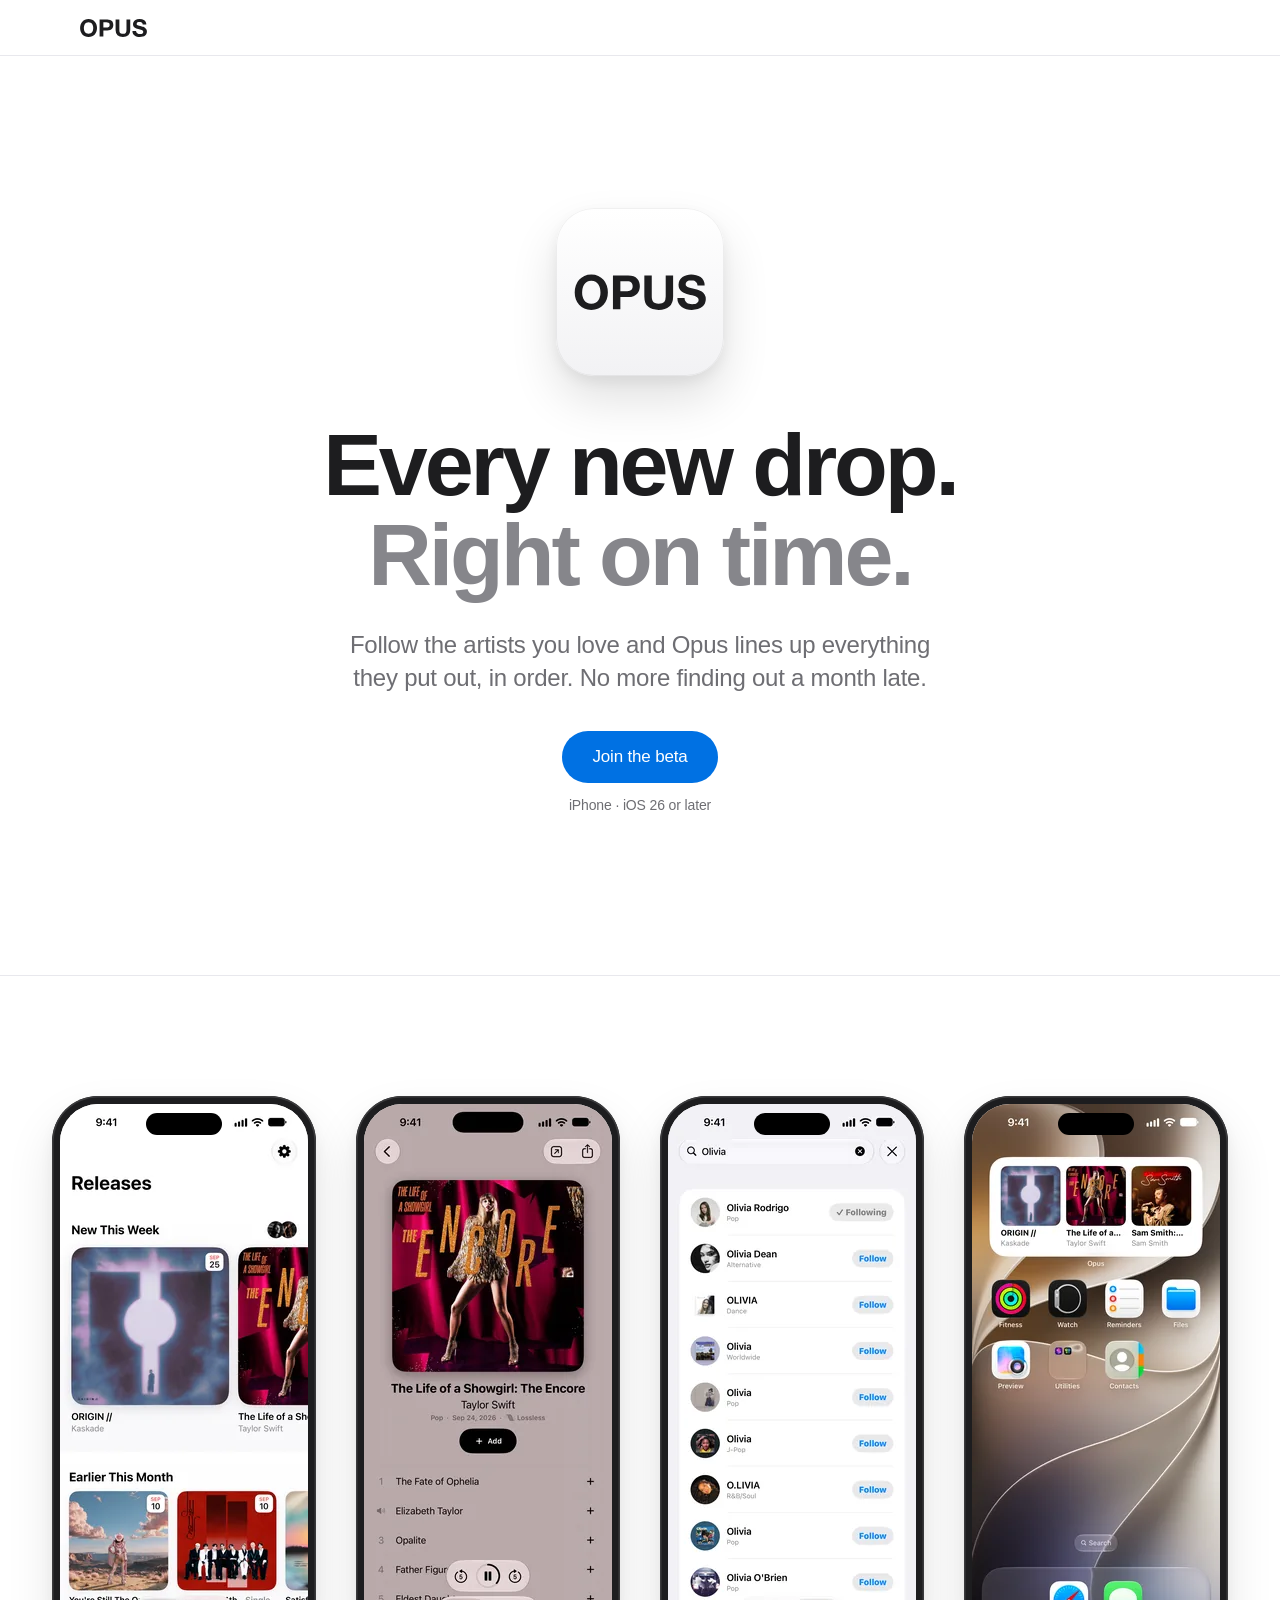
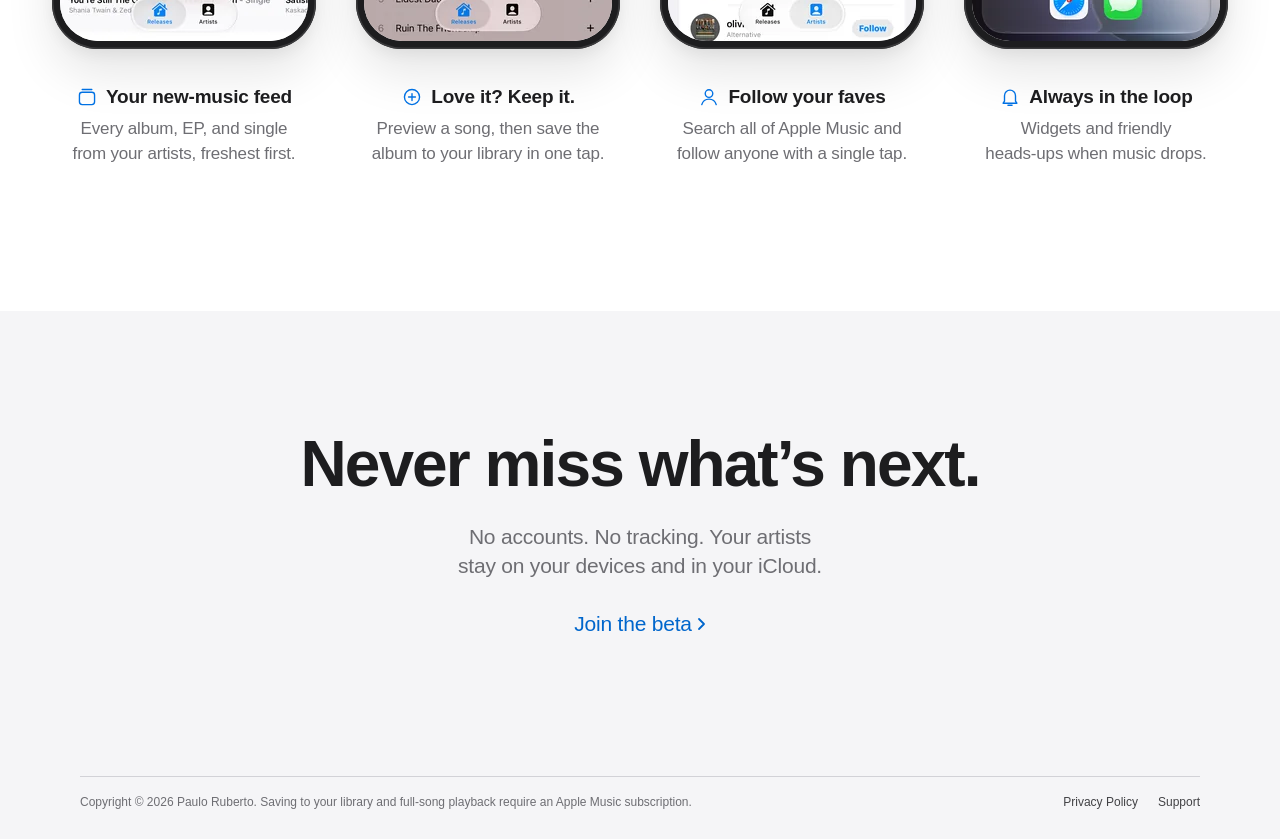
==== commit cc8efff0: "Clarify requirements and add a support FAQ Say under the hero button that Opus needs an iPhone on iO" ====
--- a/index.html
+++ b/index.html
@@ -40,13 +40,9 @@
 
 <main>
   <section id="top" class="hero wrap" aria-labelledby="hero-title">
-    <!-- Rendered from the app's Icon Composer file with ictool, so it matches the Home Screen in each appearance. -->
-    <picture class="app-icon">
-      <source type="image/webp" media="(prefers-color-scheme: dark)" srcset="images/icon-dark-168.webp 1x, images/icon-dark-336.webp 2x">
-      <source media="(prefers-color-scheme: dark)" srcset="images/icon-dark-168.png 1x, images/icon-dark-336.png 2x">
-      <source type="image/webp" srcset="images/icon-light-168.webp 1x, images/icon-light-336.webp 2x">
-      <img src="images/icon-light-168.png" srcset="images/icon-light-168.png 1x, images/icon-light-336.png 2x" width="168" height="168" alt="Opus app icon">
-    </picture>
+    <div class="app-icon">
+      <svg viewBox="0 0 1024 1024" role="img" aria-label="Opus app icon"><path fill="currentColor" d="M159.24 514.63Q159.24 501.08 162.26 488.41Q165.29 475.73 171.92 465.79Q178.54 455.85 189.20 449.94Q199.86 444.03 215.14 444.03Q230.41 444.03 241.07 449.94Q251.73 455.85 258.36 465.79Q264.98 475.73 268.01 488.41Q271.03 501.08 271.03 514.63Q271.03 527.59 268.01 539.84Q264.98 552.08 258.36 561.88Q251.73 571.68 241.07 577.58Q230.41 583.49 215.14 583.49Q199.86 583.49 189.20 577.58Q178.54 571.68 171.92 561.88Q165.29 552.08 162.26 539.84Q159.24 527.59 159.24 514.63ZM114.00 514.63Q114.00 537.10 120.92 556.55Q127.83 576.00 140.80 590.41Q153.76 604.81 172.64 613.03Q191.51 621.24 215.14 621.24Q239.05 621.24 257.78 613.03Q276.51 604.81 289.47 590.41Q302.44 576.00 309.36 556.55Q316.27 537.10 316.27 514.63Q316.27 491.58 309.36 471.84Q302.44 452.10 289.47 437.41Q276.51 422.71 257.78 414.36Q239.05 406.00 215.14 406.00Q191.51 406.00 172.64 414.36Q153.76 422.71 140.80 437.41Q127.83 452.10 120.92 471.84Q114.00 491.58 114.00 514.63ZM392.34 507.71V446.05H427.49Q435.27 446.05 442.47 447.20Q449.68 448.36 455.15 451.67Q460.63 454.98 463.94 461.03Q467.25 467.08 467.25 476.88Q467.25 486.68 463.94 492.73Q460.63 498.78 455.15 502.09Q449.68 505.41 442.47 506.56Q435.27 507.71 427.49 507.71ZM347.10 410.90V616.63H392.34V542.86H439.88Q459.19 542.86 472.73 537.25Q486.27 531.63 494.77 522.41Q503.27 513.19 507.16 501.23Q511.05 489.27 511.05 476.88Q511.05 464.20 507.16 452.39Q503.27 440.58 494.77 431.36Q486.27 422.14 472.73 416.52Q459.19 410.90 439.88 410.90ZM713.90 538.83V410.90H668.66V538.83Q668.66 561.88 659.44 572.69Q650.22 583.49 626.02 583.49Q612.19 583.49 603.97 579.60Q595.76 575.71 591.15 569.52Q586.54 563.32 585.10 555.25Q583.66 547.19 583.66 538.83V410.90H538.42V538.83Q538.42 580.90 561.33 601.07Q584.24 621.24 626.02 621.24Q667.22 621.24 690.56 600.92Q713.90 580.61 713.90 538.83ZM783.63 548.34H739.83Q739.54 567.36 746.75 581.19Q753.95 595.02 766.19 603.95Q778.44 612.88 794.43 617.06Q810.42 621.24 827.42 621.24Q848.46 621.24 864.45 616.34Q880.44 611.44 891.25 602.65Q902.05 593.86 907.53 581.76Q913.00 569.66 913.00 555.54Q913.00 538.25 905.65 527.16Q898.31 516.07 888.22 509.44Q878.14 502.81 867.91 499.79Q857.68 496.76 851.92 495.61Q832.61 490.71 820.65 487.54Q808.69 484.37 801.92 481.20Q795.15 478.03 792.85 474.29Q790.54 470.54 790.54 464.49Q790.54 457.86 793.42 453.54Q796.31 449.22 800.77 446.34Q805.24 443.46 810.71 442.31Q816.19 441.15 821.66 441.15Q830.02 441.15 837.08 442.59Q844.14 444.03 849.61 447.49Q855.08 450.95 858.40 457.00Q861.71 463.05 862.29 472.27H906.08Q906.08 454.41 899.31 441.87Q892.54 429.34 881.02 421.27Q869.49 413.20 854.65 409.60Q839.81 406.00 823.68 406.00Q809.85 406.00 796.02 409.75Q782.19 413.49 771.24 421.27Q760.29 429.05 753.52 440.72Q746.75 452.39 746.75 468.24Q746.75 482.36 752.08 492.30Q757.41 502.24 766.05 508.86Q774.69 515.49 785.64 519.67Q796.59 523.85 808.12 526.73Q819.36 529.90 830.31 532.49Q841.25 535.08 849.90 538.54Q858.54 542.00 863.87 547.19Q869.20 552.37 869.20 560.73Q869.20 568.51 865.17 573.55Q861.14 578.59 855.08 581.47Q849.03 584.36 842.12 585.36Q835.20 586.37 829.15 586.37Q820.22 586.37 811.86 584.21Q803.51 582.05 797.31 577.58Q791.12 573.12 787.37 565.92Q783.63 558.71 783.63 548.34Z"/></svg>
+    </div>
     <div class="hero-copy">
       <h1 id="hero-title">Every new drop.<br><span>Right on time.</span></h1>
       <p class="hero-sub">Follow the artists you love and Opus lines up everything they put out, in order. No more finding out a month late.</p>
--- a/styles.css
+++ b/styles.css
@@ -121,20 +121,21 @@
 
 .app-icon {
   flex-shrink: 0;
-  display: block;
   width: 112px;
   height: 112px;
-}
-
-/* The light icon is white to its edge, so the shadows (which follow the icon's
-   rounded shape) and a faint outline separate it from the page. */
-.app-icon img {
+  border-radius: 26px;
+  background: linear-gradient(180deg, #FFFFFF, #F2F2F4);
+  box-shadow:
+    inset 0 0 0 1px rgba(0, 0, 0, .06),
+    inset 0 1px 0 rgba(255, 255, 255, .9),
+    0 18px 36px rgba(0, 0, 0, .12),
+    0 4px 10px rgba(0, 0, 0, .06);
+  color: var(--text);
+}
+
+.app-icon svg {
   width: 100%;
   height: 100%;
-  filter:
-    drop-shadow(0 0 .5px rgba(0, 0, 0, .18))
-    drop-shadow(0 2px 5px rgba(0, 0, 0, .06))
-    drop-shadow(0 9px 18px rgba(0, 0, 0, .12));
 }
 
 .hero-copy {
@@ -522,13 +523,12 @@
   .app-icon {
     width: 168px;
     height: 168px;
-  }
-
-  .app-icon img {
-    filter:
-      drop-shadow(0 0 .5px rgba(0, 0, 0, .18))
-      drop-shadow(0 3px 7px rgba(0, 0, 0, .06))
-      drop-shadow(0 12px 24px rgba(0, 0, 0, .12));
+    border-radius: 38px;
+    box-shadow:
+      inset 0 0 0 1px rgba(0, 0, 0, .06),
+      inset 0 1px 0 rgba(255, 255, 255, .9),
+      0 24px 48px rgba(0, 0, 0, .12),
+      0 6px 14px rgba(0, 0, 0, .06);
   }
 
   .hero-copy {
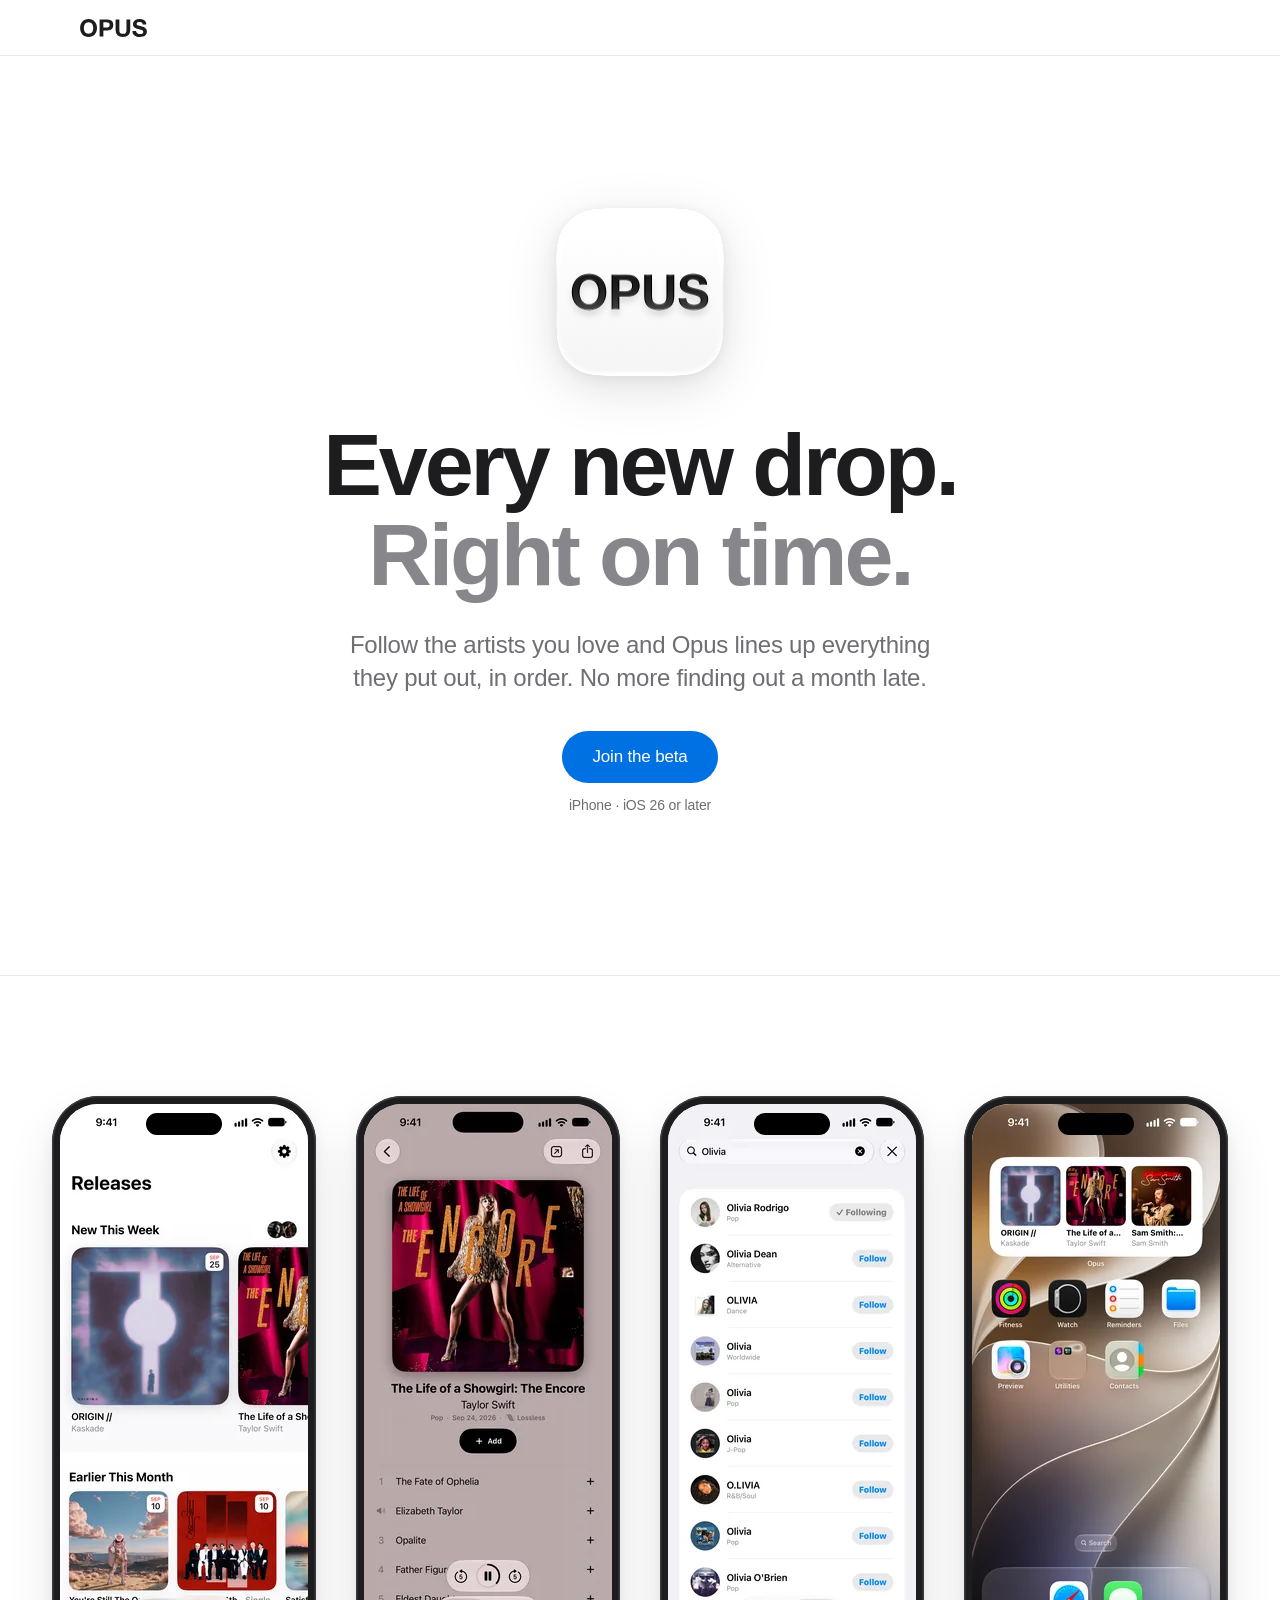
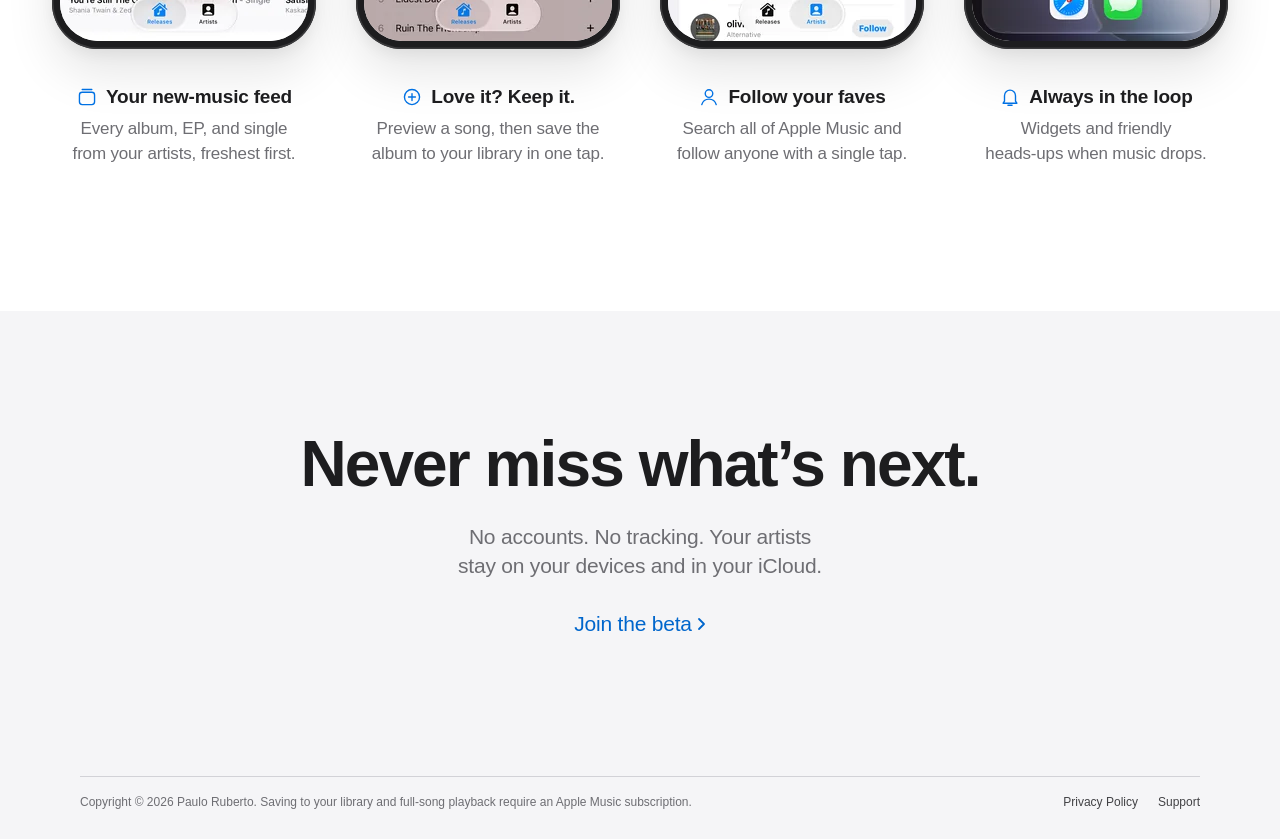
==== commit 7596772f: "Support dark mode across the site Follow the visitor's system appearance with dark values for every " ====
--- a/index.html
+++ b/index.html
@@ -3,8 +3,9 @@
 <head>
 <meta charset="utf-8">
 <meta name="viewport" content="width=device-width, initial-scale=1">
-<meta name="color-scheme" content="light">
-<meta name="theme-color" content="#FFFFFF">
+<meta name="color-scheme" content="light dark">
+<meta name="theme-color" content="#FFFFFF" media="(prefers-color-scheme: light)">
+<meta name="theme-color" content="#000000" media="(prefers-color-scheme: dark)">
 <meta name="apple-itunes-app" content="app-id=1449888309">
 <title>Opus — Every new drop, right on time</title>
 <meta name="description" content="Follow the artists you love on Apple Music and see everything they release, in order. Join the Opus beta on TestFlight.">
@@ -40,9 +41,13 @@
 
 <main>
   <section id="top" class="hero wrap" aria-labelledby="hero-title">
-    <div class="app-icon">
-      <svg viewBox="0 0 1024 1024" role="img" aria-label="Opus app icon"><path fill="currentColor" d="M159.24 514.63Q159.24 501.08 162.26 488.41Q165.29 475.73 171.92 465.79Q178.54 455.85 189.20 449.94Q199.86 444.03 215.14 444.03Q230.41 444.03 241.07 449.94Q251.73 455.85 258.36 465.79Q264.98 475.73 268.01 488.41Q271.03 501.08 271.03 514.63Q271.03 527.59 268.01 539.84Q264.98 552.08 258.36 561.88Q251.73 571.68 241.07 577.58Q230.41 583.49 215.14 583.49Q199.86 583.49 189.20 577.58Q178.54 571.68 171.92 561.88Q165.29 552.08 162.26 539.84Q159.24 527.59 159.24 514.63ZM114.00 514.63Q114.00 537.10 120.92 556.55Q127.83 576.00 140.80 590.41Q153.76 604.81 172.64 613.03Q191.51 621.24 215.14 621.24Q239.05 621.24 257.78 613.03Q276.51 604.81 289.47 590.41Q302.44 576.00 309.36 556.55Q316.27 537.10 316.27 514.63Q316.27 491.58 309.36 471.84Q302.44 452.10 289.47 437.41Q276.51 422.71 257.78 414.36Q239.05 406.00 215.14 406.00Q191.51 406.00 172.64 414.36Q153.76 422.71 140.80 437.41Q127.83 452.10 120.92 471.84Q114.00 491.58 114.00 514.63ZM392.34 507.71V446.05H427.49Q435.27 446.05 442.47 447.20Q449.68 448.36 455.15 451.67Q460.63 454.98 463.94 461.03Q467.25 467.08 467.25 476.88Q467.25 486.68 463.94 492.73Q460.63 498.78 455.15 502.09Q449.68 505.41 442.47 506.56Q435.27 507.71 427.49 507.71ZM347.10 410.90V616.63H392.34V542.86H439.88Q459.19 542.86 472.73 537.25Q486.27 531.63 494.77 522.41Q503.27 513.19 507.16 501.23Q511.05 489.27 511.05 476.88Q511.05 464.20 507.16 452.39Q503.27 440.58 494.77 431.36Q486.27 422.14 472.73 416.52Q459.19 410.90 439.88 410.90ZM713.90 538.83V410.90H668.66V538.83Q668.66 561.88 659.44 572.69Q650.22 583.49 626.02 583.49Q612.19 583.49 603.97 579.60Q595.76 575.71 591.15 569.52Q586.54 563.32 585.10 555.25Q583.66 547.19 583.66 538.83V410.90H538.42V538.83Q538.42 580.90 561.33 601.07Q584.24 621.24 626.02 621.24Q667.22 621.24 690.56 600.92Q713.90 580.61 713.90 538.83ZM783.63 548.34H739.83Q739.54 567.36 746.75 581.19Q753.95 595.02 766.19 603.95Q778.44 612.88 794.43 617.06Q810.42 621.24 827.42 621.24Q848.46 621.24 864.45 616.34Q880.44 611.44 891.25 602.65Q902.05 593.86 907.53 581.76Q913.00 569.66 913.00 555.54Q913.00 538.25 905.65 527.16Q898.31 516.07 888.22 509.44Q878.14 502.81 867.91 499.79Q857.68 496.76 851.92 495.61Q832.61 490.71 820.65 487.54Q808.69 484.37 801.92 481.20Q795.15 478.03 792.85 474.29Q790.54 470.54 790.54 464.49Q790.54 457.86 793.42 453.54Q796.31 449.22 800.77 446.34Q805.24 443.46 810.71 442.31Q816.19 441.15 821.66 441.15Q830.02 441.15 837.08 442.59Q844.14 444.03 849.61 447.49Q855.08 450.95 858.40 457.00Q861.71 463.05 862.29 472.27H906.08Q906.08 454.41 899.31 441.87Q892.54 429.34 881.02 421.27Q869.49 413.20 854.65 409.60Q839.81 406.00 823.68 406.00Q809.85 406.00 796.02 409.75Q782.19 413.49 771.24 421.27Q760.29 429.05 753.52 440.72Q746.75 452.39 746.75 468.24Q746.75 482.36 752.08 492.30Q757.41 502.24 766.05 508.86Q774.69 515.49 785.64 519.67Q796.59 523.85 808.12 526.73Q819.36 529.90 830.31 532.49Q841.25 535.08 849.90 538.54Q858.54 542.00 863.87 547.19Q869.20 552.37 869.20 560.73Q869.20 568.51 865.17 573.55Q861.14 578.59 855.08 581.47Q849.03 584.36 842.12 585.36Q835.20 586.37 829.15 586.37Q820.22 586.37 811.86 584.21Q803.51 582.05 797.31 577.58Q791.12 573.12 787.37 565.92Q783.63 558.71 783.63 548.34Z"/></svg>
-    </div>
+    <!-- Rendered from the app's Icon Composer file with ictool, so it matches the Home Screen in each appearance. -->
+    <picture class="app-icon">
+      <source type="image/webp" media="(prefers-color-scheme: dark)" srcset="images/icon-dark-168.webp 1x, images/icon-dark-336.webp 2x">
+      <source media="(prefers-color-scheme: dark)" srcset="images/icon-dark-168.png 1x, images/icon-dark-336.png 2x">
+      <source type="image/webp" srcset="images/icon-light-168.webp 1x, images/icon-light-336.webp 2x">
+      <img src="images/icon-light-168.png" srcset="images/icon-light-168.png 1x, images/icon-light-336.png 2x" width="168" height="168" alt="Opus app icon">
+    </picture>
     <div class="hero-copy">
       <h1 id="hero-title">Every new drop.<br><span>Right on time.</span></h1>
       <p class="hero-sub">Follow the artists you love and Opus lines up everything they put out, in order. No more finding out a month late.</p>
--- a/styles.css
+++ b/styles.css
@@ -19,11 +19,48 @@
   --bezel-ring: #3A3A3C;
   --dot-off: #D2D2D7;
   --dot-on: #1D1D1F;
+  --device-shadow:
+    0 24px 48px rgba(0, 0, 0, .10),
+    0 6px 14px rgba(0, 0, 0, .05);
+  /* The light icon is white to its edge, so the shadows (which follow the icon's
+     rounded shape) and a faint outline separate it from the page. */
+  --icon-shadow:
+    drop-shadow(0 0 .5px rgba(0, 0, 0, .18))
+    drop-shadow(0 2px 5px rgba(0, 0, 0, .06))
+    drop-shadow(0 9px 18px rgba(0, 0, 0, .12));
+  --icon-shadow-large:
+    drop-shadow(0 0 .5px rgba(0, 0, 0, .18))
+    drop-shadow(0 3px 7px rgba(0, 0, 0, .06))
+    drop-shadow(0 12px 24px rgba(0, 0, 0, .12));
 
   --content: 1120px;
   --gutter: 24px;
 
-  color-scheme: light;
+  color-scheme: light dark;
+}
+
+/* Dark mode follows the visitor's system setting. Shadows don't show on black,
+   so the device and icon get a faint light edge instead. */
+@media (prefers-color-scheme: dark) {
+  :root {
+    --bg: #000000;
+    --bg-alt: #161617;
+    --text: #F5F5F7;
+    --text-2: #A1A1A6;
+    --text-3: #6E6E73;
+    --hairline: #2C2C2E;
+    --footer-rule: #424245;
+    --footer-link: #D2D2D7;
+    --link: #2997FF;
+    --link-hover: #5CB0FF;
+    --bezel: #1D1D1F;
+    --bezel-ring: #48484A;
+    --dot-off: #424245;
+    --dot-on: #F5F5F7;
+    --device-shadow: 0 0 0 .5px rgba(255, 255, 255, .08);
+    --icon-shadow: drop-shadow(0 0 .5px rgba(255, 255, 255, .28));
+    --icon-shadow-large: var(--icon-shadow);
+  }
 }
 
 *,
@@ -121,21 +158,15 @@
 
 .app-icon {
   flex-shrink: 0;
+  display: block;
   width: 112px;
   height: 112px;
-  border-radius: 26px;
-  background: linear-gradient(180deg, #FFFFFF, #F2F2F4);
-  box-shadow:
-    inset 0 0 0 1px rgba(0, 0, 0, .06),
-    inset 0 1px 0 rgba(255, 255, 255, .9),
-    0 18px 36px rgba(0, 0, 0, .12),
-    0 4px 10px rgba(0, 0, 0, .06);
-  color: var(--text);
-}
-
-.app-icon svg {
+}
+
+.app-icon img {
   width: 100%;
   height: 100%;
+  filter: var(--icon-shadow);
 }
 
 .hero-copy {
@@ -257,8 +288,7 @@
   background: var(--bezel);
   box-shadow:
     inset 0 0 0 1.5px var(--bezel-ring),
-    0 24px 48px rgba(0, 0, 0, .10),
-    0 6px 14px rgba(0, 0, 0, .05);
+    var(--device-shadow);
 }
 
 .screen {
@@ -523,12 +553,10 @@
   .app-icon {
     width: 168px;
     height: 168px;
-    border-radius: 38px;
-    box-shadow:
-      inset 0 0 0 1px rgba(0, 0, 0, .06),
-      inset 0 1px 0 rgba(255, 255, 255, .9),
-      0 24px 48px rgba(0, 0, 0, .12),
-      0 6px 14px rgba(0, 0, 0, .06);
+  }
+
+  .app-icon img {
+    filter: var(--icon-shadow-large);
   }
 
   .hero-copy {
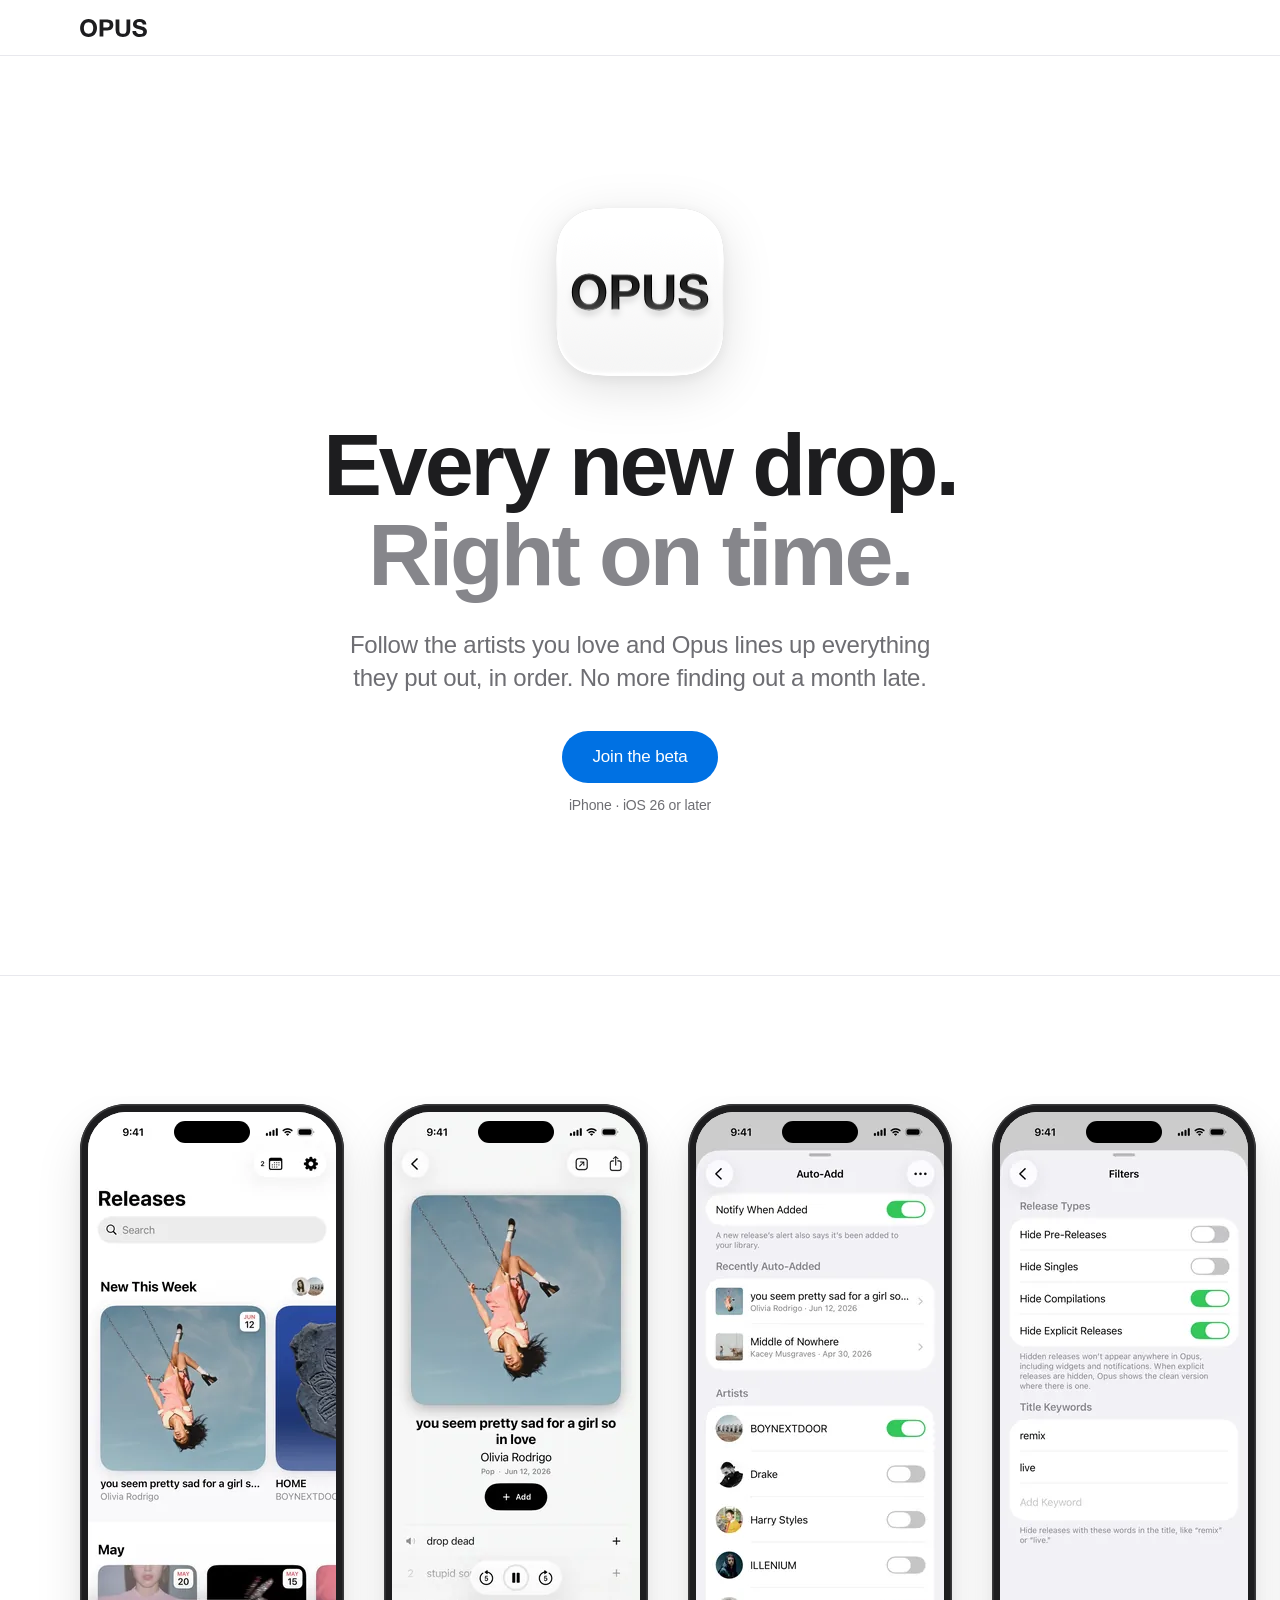
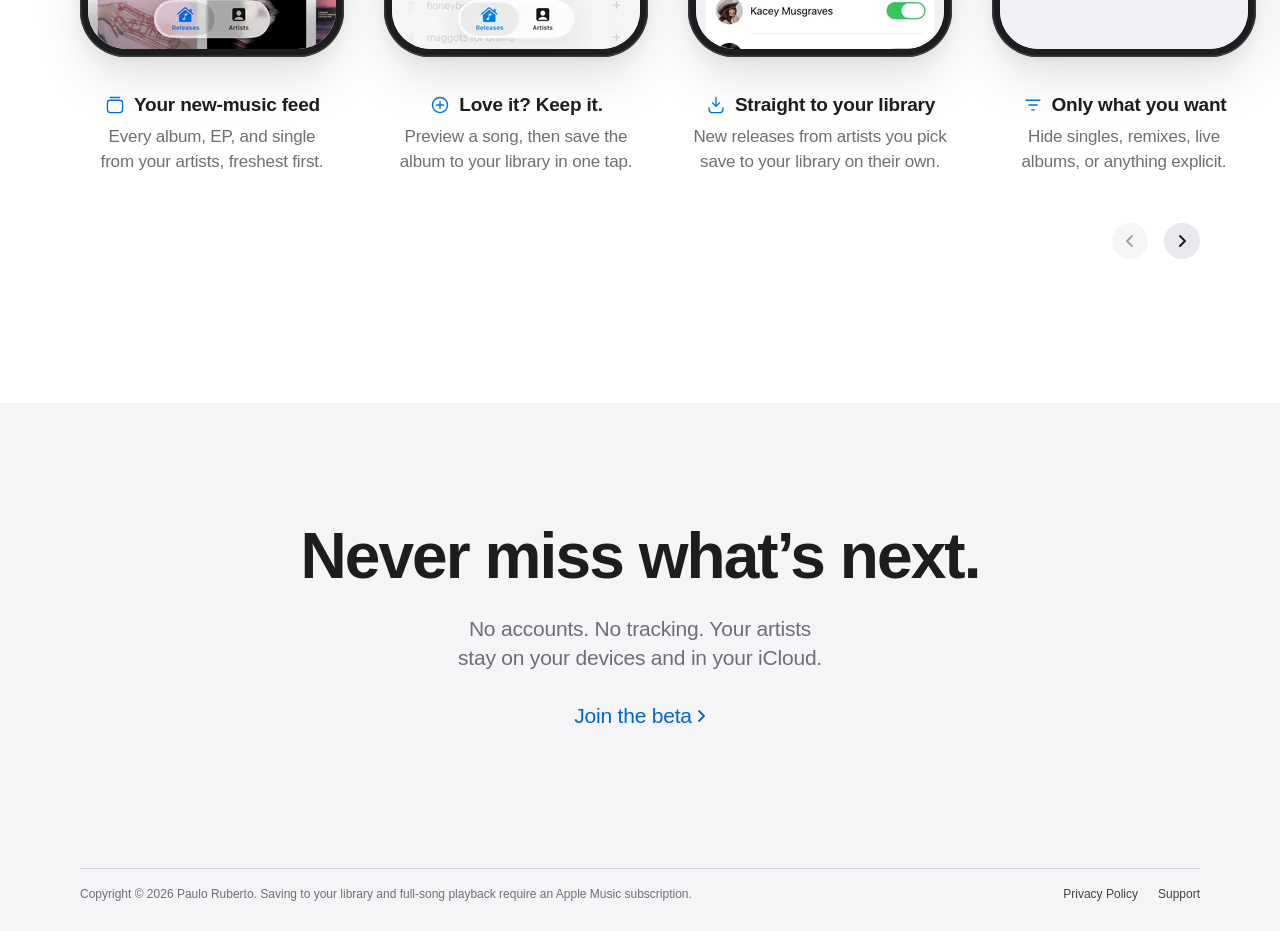
==== commit a53b25a4: "Refresh the feature carousel with new screenshots Replace the Releases and album screenshots, drop t" ====
--- a/index.html
+++ b/index.html
@@ -52,7 +52,7 @@
       <h1 id="hero-title">Every new drop.<br><span>Right on time.</span></h1>
       <p class="hero-sub">Follow the artists you love and Opus lines up everything they put out, in order. No more finding out a month late.</p>
       <div class="hero-cta">
-        <a class="button" href="https://testflight.apple.com/join/Wt34oFbD">Join the beta</a>
+        <a class="button" href="https://testflight.apple.com/join/yqY1dbQr">Join the beta</a>
         <p class="hero-note">iPhone · iOS 26 or later</p>
       </div>
     </div>
@@ -60,19 +60,19 @@
 
   <section class="features" aria-labelledby="features-title">
     <h2 id="features-title" class="visually-hidden">Features</h2>
-    <ul class="features-list" role="list">
+    <ul class="features-list" role="list" tabindex="0" aria-label="Features, scrolls sideways">
       <li class="feature">
         <div class="device">
           <div class="screen screen--island">
             <picture>
               <source type="image/webp" srcset="images/releases-248.webp 1x, images/releases-496.webp 2x">
-              <img src="images/releases-248.jpg" srcset="images/releases-248.jpg 1x, images/releases-496.jpg 2x" width="248" height="539" decoding="async" alt="The Opus Releases screen, showing New This Week and Earlier This Month">
-            </picture>
-          </div>
-        </div>
-        <div class="feature-text">
-          <div class="feature-title">
-            <svg viewBox="0 0 32 32" fill="none" stroke="currentColor" stroke-width="2" stroke-linecap="round" aria-hidden="true"><rect x="5" y="9" width="22" height="18" rx="4"/><path d="M9 5h14"/></svg>
+              <img src="images/releases-248.jpg" srcset="images/releases-248.jpg 1x, images/releases-496.jpg 2x" width="248" height="539" decoding="async" alt="The Opus Releases screen, showing New This Week and May">
+            </picture>
+          </div>
+        </div>
+        <div class="feature-text">
+          <div class="feature-title">
+            <svg viewBox="0 0 32 32" fill="none" stroke="currentColor" stroke-width="2" stroke-linecap="round" stroke-linejoin="round" aria-hidden="true"><rect x="5" y="9" width="22" height="18" rx="4"/><path d="M9 5h14"/></svg>
             <h3>Your new-music feed</h3>
           </div>
           <p>Every album, EP, and single from your artists, freshest first.</p>
@@ -80,8 +80,7 @@
       </li>
       <li class="feature">
         <div class="device">
-          <!-- album.png has its own Dynamic Island baked in, so no overlay pill here. -->
-          <div class="screen">
+          <div class="screen screen--island">
             <picture>
               <source type="image/webp" srcset="images/album-248.webp 1x, images/album-496.webp 2x">
               <img src="images/album-248.jpg" srcset="images/album-248.jpg 1x, images/album-496.jpg 2x" width="248" height="539" loading="lazy" decoding="async" alt="An album page with an Add button and a track preview playing">
@@ -90,10 +89,44 @@
         </div>
         <div class="feature-text">
           <div class="feature-title">
-            <svg viewBox="0 0 32 32" fill="none" stroke="currentColor" stroke-width="2" stroke-linecap="round" aria-hidden="true"><circle cx="16" cy="16" r="11"/><path d="M16 11v10M11 16h10"/></svg>
+            <svg viewBox="0 0 32 32" fill="none" stroke="currentColor" stroke-width="2" stroke-linecap="round" stroke-linejoin="round" aria-hidden="true"><circle cx="16" cy="16" r="11"/><path d="M16 11v10M11 16h10"/></svg>
             <h3>Love it? Keep it.</h3>
           </div>
           <p>Preview a song, then save the album to your library in one tap.</p>
+        </div>
+      </li>
+      <li class="feature">
+        <div class="device">
+          <div class="screen screen--island">
+            <picture>
+              <source type="image/webp" srcset="images/auto-add-248.webp 1x, images/auto-add-496.webp 2x">
+              <img src="images/auto-add-248.jpg" srcset="images/auto-add-248.jpg 1x, images/auto-add-496.jpg 2x" width="248" height="539" loading="lazy" decoding="async" alt="Auto-Add settings, with recently added albums and a switch for each artist">
+            </picture>
+          </div>
+        </div>
+        <div class="feature-text">
+          <div class="feature-title">
+            <svg viewBox="0 0 32 32" fill="none" stroke="currentColor" stroke-width="2" stroke-linecap="round" stroke-linejoin="round" aria-hidden="true"><path d="M16 5v13M11 13l5 5 5-5"/><path d="M6 20v3a4 4 0 0 0 4 4h12a4 4 0 0 0 4-4v-3"/></svg>
+            <h3>Straight to your library</h3>
+          </div>
+          <p>New releases from artists you pick save to your library on their own.</p>
+        </div>
+      </li>
+      <li class="feature">
+        <div class="device">
+          <div class="screen screen--island">
+            <picture>
+              <source type="image/webp" srcset="images/filters-248.webp 1x, images/filters-496.webp 2x">
+              <img src="images/filters-248.jpg" srcset="images/filters-248.jpg 1x, images/filters-496.jpg 2x" width="248" height="539" loading="lazy" decoding="async" alt="Filters for hiding singles, compilations, explicit releases and title keywords">
+            </picture>
+          </div>
+        </div>
+        <div class="feature-text">
+          <div class="feature-title">
+            <svg viewBox="0 0 32 32" fill="none" stroke="currentColor" stroke-width="2" stroke-linecap="round" stroke-linejoin="round" aria-hidden="true"><path d="M6 9h20M10 16h12M14 23h4"/></svg>
+            <h3>Only what you want</h3>
+          </div>
+          <p>Hide singles, remixes, live albums, or anything explicit.</p>
         </div>
       </li>
       <li class="feature">
@@ -107,7 +140,7 @@
         </div>
         <div class="feature-text">
           <div class="feature-title">
-            <svg viewBox="0 0 32 32" fill="none" stroke="currentColor" stroke-width="2" stroke-linecap="round" aria-hidden="true"><circle cx="16" cy="11" r="5.5"/><path d="M5.5 27c1.4-5 5.4-8 10.5-8s9.1 3 10.5 8"/></svg>
+            <svg viewBox="0 0 32 32" fill="none" stroke="currentColor" stroke-width="2" stroke-linecap="round" stroke-linejoin="round" aria-hidden="true"><circle cx="16" cy="11" r="5.5"/><path d="M5.5 27c1.4-5 5.4-8 10.5-8s9.1 3 10.5 8"/></svg>
             <h3>Follow your faves</h3>
           </div>
           <p>Search all of Apple Music and follow anyone with a single tap.</p>
@@ -117,29 +150,67 @@
         <div class="device">
           <div class="screen screen--island">
             <picture>
-              <source type="image/webp" srcset="images/widget-248.webp 1x, images/widget-496.webp 2x">
-              <img src="images/widget-248.jpg" srcset="images/widget-248.jpg 1x, images/widget-496.jpg 2x" width="248" height="539" loading="lazy" decoding="async" alt="The Opus widget on the Home Screen showing the three latest releases">
-            </picture>
-          </div>
-        </div>
-        <div class="feature-text">
-          <div class="feature-title">
-            <svg viewBox="0 0 32 32" fill="none" stroke="currentColor" stroke-width="2" stroke-linecap="round" stroke-linejoin="round" aria-hidden="true"><path d="M8 22V14a8 8 0 0 1 16 0v8l2 3H6z"/><path d="M13 28h6"/></svg>
-            <h3>Always in the loop</h3>
-          </div>
-          <p>Widgets and friendly <span class="nowrap">heads-ups</span> when music drops.</p>
+              <source type="image/webp" srcset="images/artists-248.webp 1x, images/artists-496.webp 2x">
+              <img src="images/artists-248.jpg" srcset="images/artists-248.jpg 1x, images/artists-496.jpg 2x" width="248" height="539" loading="lazy" decoding="async" alt="The Artists tab, listing followed artists and how many releases each has">
+            </picture>
+          </div>
+        </div>
+        <div class="feature-text">
+          <div class="feature-title">
+            <svg viewBox="0 0 32 32" fill="none" stroke="currentColor" stroke-width="2" stroke-linecap="round" stroke-linejoin="round" aria-hidden="true"><path d="M12 9h14M12 16h14M12 23h14M6 9h.01M6 16h.01M6 23h.01"/></svg>
+            <h3>Your lineup</h3>
+          </div>
+          <p>Everyone you follow in one list, sorted A to Z.</p>
+        </div>
+      </li>
+      <li class="feature">
+        <div class="device">
+          <div class="screen screen--island">
+            <picture>
+              <source type="image/webp" srcset="images/artist-248.webp 1x, images/artist-496.webp 2x">
+              <img src="images/artist-248.jpg" srcset="images/artist-248.jpg 1x, images/artist-496.jpg 2x" width="248" height="539" loading="lazy" decoding="async" alt="An artist page with their releases grouped by year">
+            </picture>
+          </div>
+        </div>
+        <div class="feature-text">
+          <div class="feature-title">
+            <svg viewBox="0 0 32 32" fill="none" stroke="currentColor" stroke-width="2" stroke-linecap="round" stroke-linejoin="round" aria-hidden="true"><circle cx="16" cy="16" r="11"/><circle cx="16" cy="16" r="3"/></svg>
+            <h3>Every era, in order</h3>
+          </div>
+          <p>Tap an artist to see everything they’ve released, year by year.</p>
+        </div>
+      </li>
+      <li class="feature">
+        <div class="device">
+          <div class="screen screen--island">
+            <picture>
+              <source type="image/webp" srcset="images/upcoming-248.webp 1x, images/upcoming-496.webp 2x">
+              <img src="images/upcoming-248.jpg" srcset="images/upcoming-248.jpg 1x, images/upcoming-496.jpg 2x" width="248" height="539" loading="lazy" decoding="async" alt="Upcoming Releases, with the day each album comes out">
+            </picture>
+          </div>
+        </div>
+        <div class="feature-text">
+          <div class="feature-title">
+            <svg viewBox="0 0 32 32" fill="none" stroke="currentColor" stroke-width="2" stroke-linecap="round" stroke-linejoin="round" aria-hidden="true"><rect x="5" y="7" width="22" height="20" rx="4"/><path d="M5 13h22M11 4v5M21 4v5"/></svg>
+            <h3>Mark your calendar</h3>
+          </div>
+          <p>See what’s coming up and the exact day each release drops.</p>
         </div>
       </li>
     </ul>
+    <div class="paddles wrap">
+      <button class="paddle" type="button" data-step="-1" aria-label="Previous features" disabled><svg width="10" height="16" viewBox="0 0 10 16" fill="none" stroke="currentColor" stroke-width="2" stroke-linecap="round" stroke-linejoin="round" aria-hidden="true"><path d="M7 3L2 8l5 5"/></svg></button>
+      <button class="paddle" type="button" data-step="1" aria-label="Next features"><svg width="10" height="16" viewBox="0 0 10 16" fill="none" stroke="currentColor" stroke-width="2" stroke-linecap="round" stroke-linejoin="round" aria-hidden="true"><path d="M3 3l5 5-5 5"/></svg></button>
+    </div>
     <div class="dots" aria-hidden="true">
-      <span class="dot is-active"></span><span class="dot"></span><span class="dot"></span><span class="dot"></span>
+      <span class="dot is-active"></span><span class="dot"></span><span class="dot"></span><span class="dot"></span><span class="dot"></span><span class="dot"></span><span class="dot"></span><span class="dot"></span>
     </div>
   </section>
 
   <section class="closing wrap" aria-labelledby="closing-title">
     <h2 id="closing-title">Never miss what’s next.</h2>
     <p class="closing-sub">No accounts. No tracking. Your artists stay on your devices and in your iCloud.</p>
-    <a class="text-link" href="https://testflight.apple.com/join/Wt34oFbD">Join the beta<svg width="10" height="16" viewBox="0 0 10 16" fill="none" stroke="currentColor" stroke-width="1.8" stroke-linecap="round" stroke-linejoin="round" aria-hidden="true"><path d="M3 3l5 5-5 5"/></svg></a>
+    <a class="text-link" href="https://testflight.apple.com/join/yqY1dbQr">Join the beta<svg width="10" height="16" viewBox="0 0 10 16" fill="none" stroke="currentColor" stroke-width="1.8" stroke-linecap="round" stroke-linejoin="round" aria-hidden="true"><path d="M3 3l5 5-5 5"/></svg></a>
   </section>
 </main>
 
--- a/styles.css
+++ b/styles.css
@@ -19,6 +19,8 @@
   --bezel-ring: #3A3A3C;
   --dot-off: #D2D2D7;
   --dot-on: #1D1D1F;
+  --paddle: #E8E8ED;
+  --paddle-hover: #DCDCE1;
   --device-shadow:
     0 24px 48px rgba(0, 0, 0, .10),
     0 6px 14px rgba(0, 0, 0, .05);
@@ -57,6 +59,8 @@
     --bezel-ring: #48484A;
     --dot-off: #424245;
     --dot-on: #F5F5F7;
+    --paddle: #333336;
+    --paddle-hover: #424245;
     --device-shadow: 0 0 0 .5px rgba(255, 255, 255, .08);
     --icon-shadow: drop-shadow(0 0 .5px rgba(255, 255, 255, .28));
     --icon-shadow-large: var(--icon-shadow);
@@ -237,7 +241,7 @@
   border-top: 1px solid var(--hairline);
 }
 
-/* Phone: a horizontal snap carousel, one feature per slide. */
+/* A horizontal snap carousel at every width. On phones one feature is centred per slide. */
 .features-list {
   position: relative;
   margin: 0;
@@ -374,6 +378,37 @@
   background: var(--dot-on);
 }
 
+/* Previous / next buttons for mouse users, shown from tablet up. */
+.paddles {
+  display: none;
+}
+
+.paddle {
+  width: 36px;
+  height: 36px;
+  padding: 0;
+  border: 0;
+  border-radius: 50%;
+  display: grid;
+  place-items: center;
+  background: var(--paddle);
+  color: var(--text);
+  cursor: pointer;
+}
+
+.paddle:hover {
+  background: var(--paddle-hover);
+}
+
+.paddle:disabled {
+  opacity: .4;
+  cursor: default;
+}
+
+.paddle:disabled:hover {
+  background: var(--paddle);
+}
+
 /* ---------- Closing ---------- */
 
 .closing {
@@ -579,28 +614,37 @@
     border-radius: 26px;
   }
 
-  /* Tablet: 2 × 2 grid. The 24px floor lets four 264px columns fit from 1200px up. */
+  /* Tablet and desktop: the same scroller, but slides snap to the content edge
+     and run off the right of the page. --inset matches .wrap. */
   .features {
-    padding: 120px max(24px, calc((100% - 1184px) / 2)) 144px;
+    padding-block: 120px 144px;
   }
 
   .features-list {
-    padding: 0;
-    display: grid;
-    grid-template-columns: repeat(2, 264px);
-    justify-content: center;
-    column-gap: 64px;
-    row-gap: 80px;
-    overflow: visible;
-  }
-
+    --inset: max(var(--gutter), calc((100% - var(--content)) / 2));
+    gap: 40px;
+    scroll-padding-inline: var(--inset);
+  }
+
+  /* Spacer + 40px gap = --inset. */
   .features-list::before,
   .features-list::after {
-    content: none;
+    flex-basis: max(0px, calc(var(--inset) - 40px));
+  }
+
+  .feature {
+    scroll-snap-align: start;
   }
 
   .dots {
     display: none;
+  }
+
+  .paddles {
+    margin-top: 16px;
+    display: flex;
+    justify-content: flex-end;
+    gap: 16px;
   }
 
   .closing {
@@ -649,23 +693,17 @@
   }
 }
 
-@media (min-width: 1200px) {
+/* ---------- Motion ---------- */
+
+@media (prefers-reduced-motion: no-preference) {
+  html,
   .features-list {
-    grid-template-columns: repeat(4, minmax(0, 1fr));
-    justify-items: center;
-    column-gap: 32px;
-  }
-}
-
-/* ---------- Motion ---------- */
-
-@media (prefers-reduced-motion: no-preference) {
-  html {
     scroll-behavior: smooth;
   }
 
   .button,
-  .dot {
+  .dot,
+  .paddle {
     transition: background-color .2s ease;
   }
 }
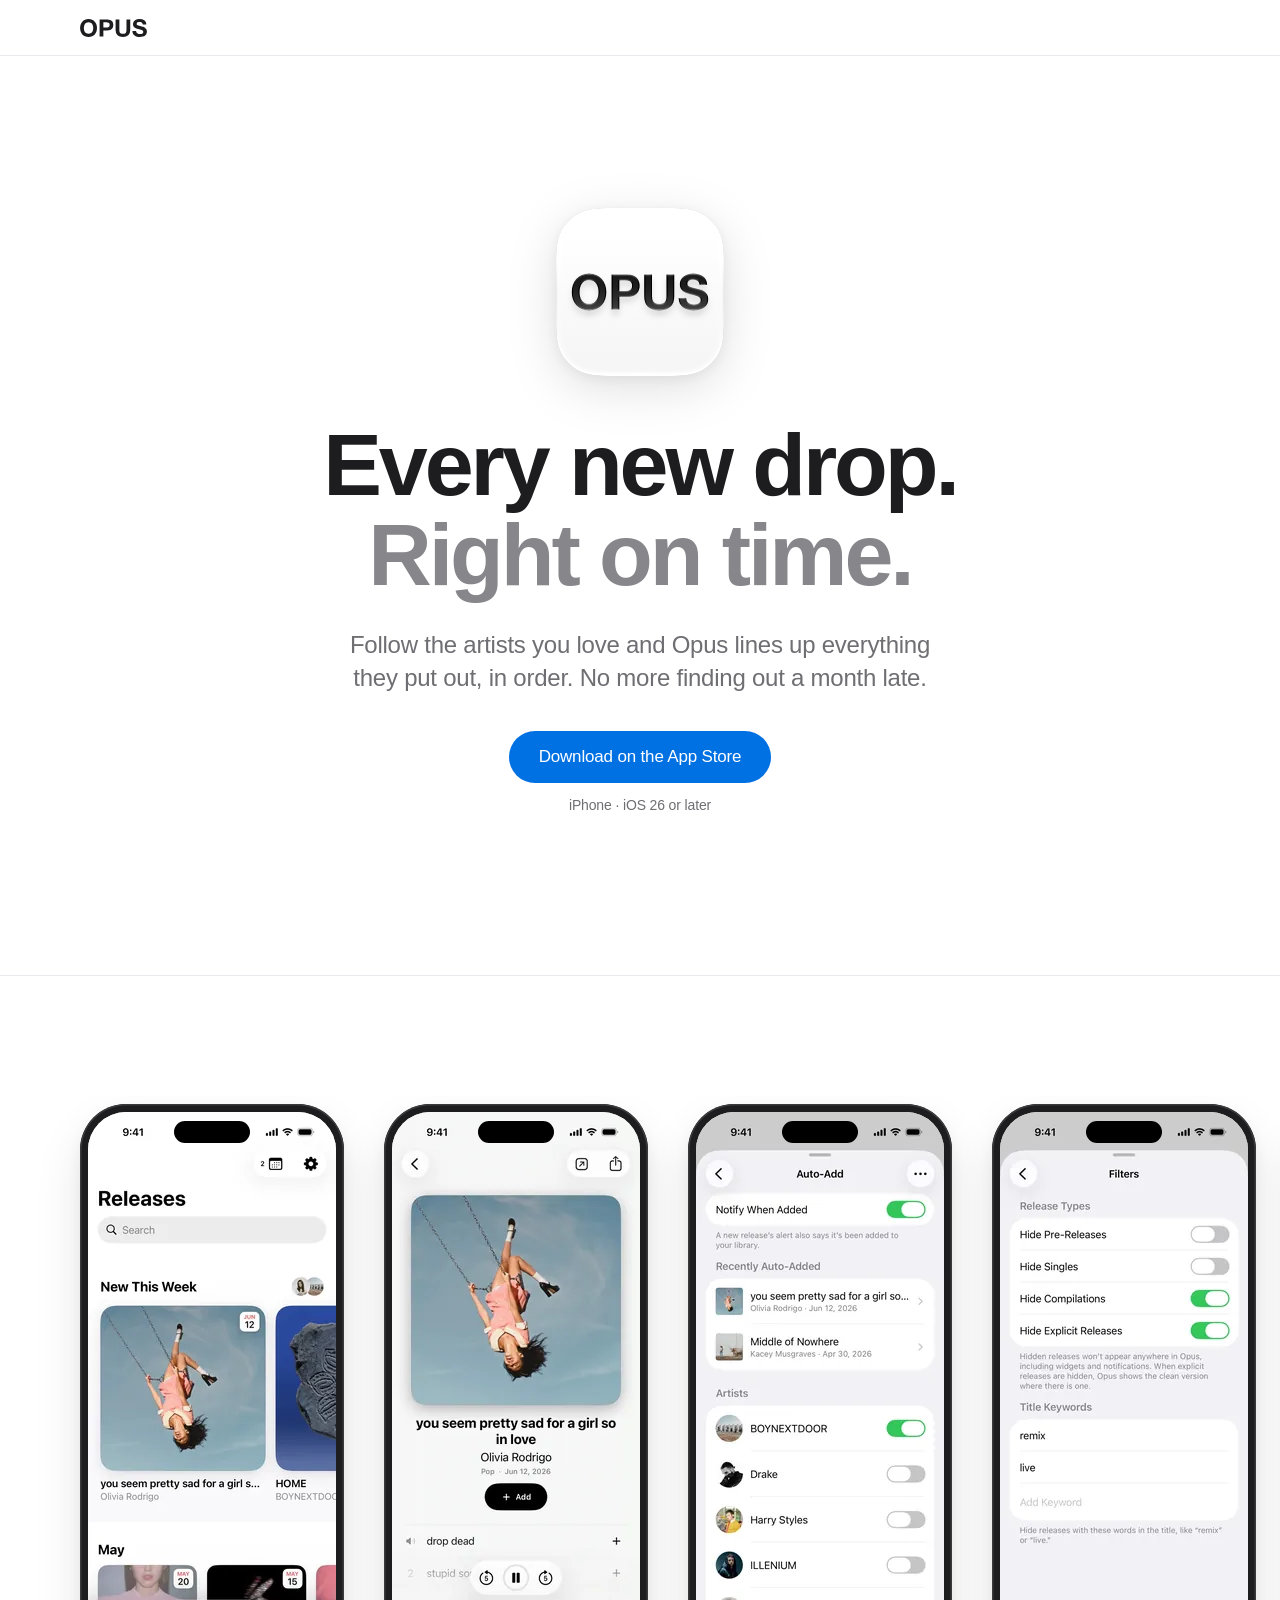
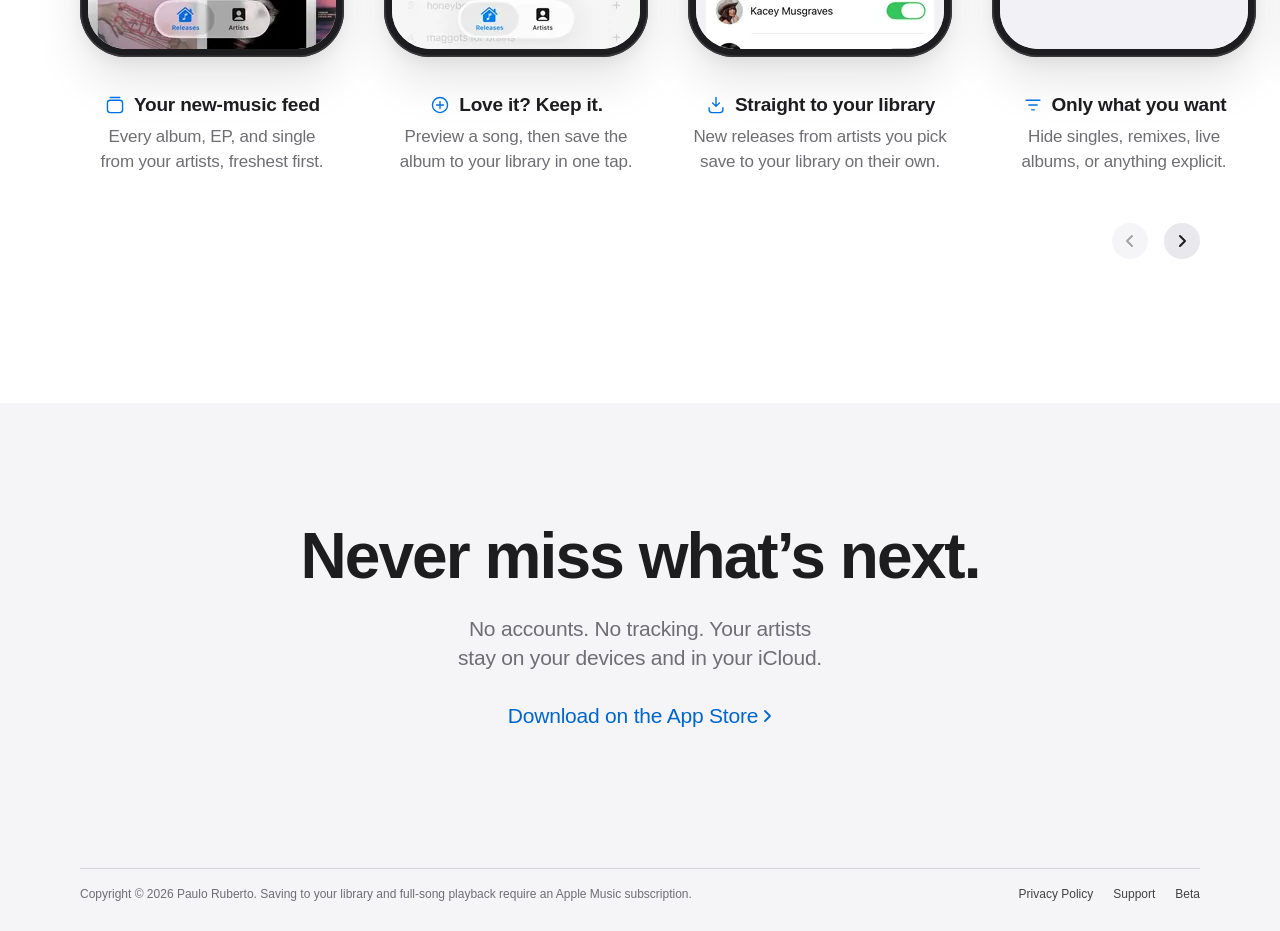
==== commit 5c364c2e: "Point downloads to the App Store now that Opus is live The hero button and closing link now say "Dow" ====
--- a/index.html
+++ b/index.html
@@ -8,21 +8,21 @@
 <meta name="theme-color" content="#000000" media="(prefers-color-scheme: dark)">
 <meta name="apple-itunes-app" content="app-id=1449888309">
 <title>Opus — Every new drop, right on time</title>
-<meta name="description" content="Follow the artists you love on Apple Music and see everything they release, in order. Join the Opus beta on TestFlight.">
+<meta name="description" content="Follow the artists you love on Apple Music and see everything they release, in order. Download Opus on the App Store.">
 
 <link rel="canonical" href="https://opusapp.ca/">
 <meta property="og:type" content="website">
 <meta property="og:url" content="https://opusapp.ca/">
 <meta property="og:site_name" content="Opus">
 <meta property="og:title" content="Opus — Every new drop, right on time">
-<meta property="og:description" content="Follow the artists you love on Apple Music and see everything they release, in order. Join the Opus beta on TestFlight.">
+<meta property="og:description" content="Follow the artists you love on Apple Music and see everything they release, in order. Download Opus on the App Store.">
 <meta property="og:image" content="https://opusapp.ca/images/og.png">
 <meta property="og:image:width" content="1200">
 <meta property="og:image:height" content="630">
 <meta property="og:image:alt" content="The Opus app icon above the headline: Every new drop. Right on time.">
 <meta name="twitter:card" content="summary_large_image">
 <meta name="twitter:title" content="Opus — Every new drop, right on time">
-<meta name="twitter:description" content="Follow the artists you love on Apple Music and see everything they release, in order. Join the Opus beta on TestFlight.">
+<meta name="twitter:description" content="Follow the artists you love on Apple Music and see everything they release, in order. Download Opus on the App Store.">
 <meta name="twitter:image" content="https://opusapp.ca/images/og.png">
 
 <link rel="icon" href="favicon.ico" sizes="32x32">
@@ -52,7 +52,7 @@
       <h1 id="hero-title">Every new drop.<br><span>Right on time.</span></h1>
       <p class="hero-sub">Follow the artists you love and Opus lines up everything they put out, in order. No more finding out a month late.</p>
       <div class="hero-cta">
-        <a class="button" href="https://testflight.apple.com/join/yqY1dbQr">Join the beta</a>
+        <a class="button" href="https://apps.apple.com/app/id1449888309">Download on the App Store</a>
         <p class="hero-note">iPhone · iOS 26 or later</p>
       </div>
     </div>
@@ -210,7 +210,7 @@
   <section class="closing wrap" aria-labelledby="closing-title">
     <h2 id="closing-title">Never miss what’s next.</h2>
     <p class="closing-sub">No accounts. No tracking. Your artists stay on your devices and in your iCloud.</p>
-    <a class="text-link" href="https://testflight.apple.com/join/yqY1dbQr">Join the beta<svg width="10" height="16" viewBox="0 0 10 16" fill="none" stroke="currentColor" stroke-width="1.8" stroke-linecap="round" stroke-linejoin="round" aria-hidden="true"><path d="M3 3l5 5-5 5"/></svg></a>
+    <a class="text-link" href="https://apps.apple.com/app/id1449888309">Download on the App Store<svg width="10" height="16" viewBox="0 0 10 16" fill="none" stroke="currentColor" stroke-width="1.8" stroke-linecap="round" stroke-linejoin="round" aria-hidden="true"><path d="M3 3l5 5-5 5"/></svg></a>
   </section>
 </main>
 
@@ -219,6 +219,7 @@
     <nav class="footer-links" aria-label="Footer">
       <a href="privacy">Privacy Policy</a>
       <a href="support">Support</a>
+      <a href="support#beta">Beta</a>
     </nav>
     <p>Copyright © 2026 Paulo Ruberto. Saving to your library and full-song playback require an Apple Music subscription.</p>
   </div>
